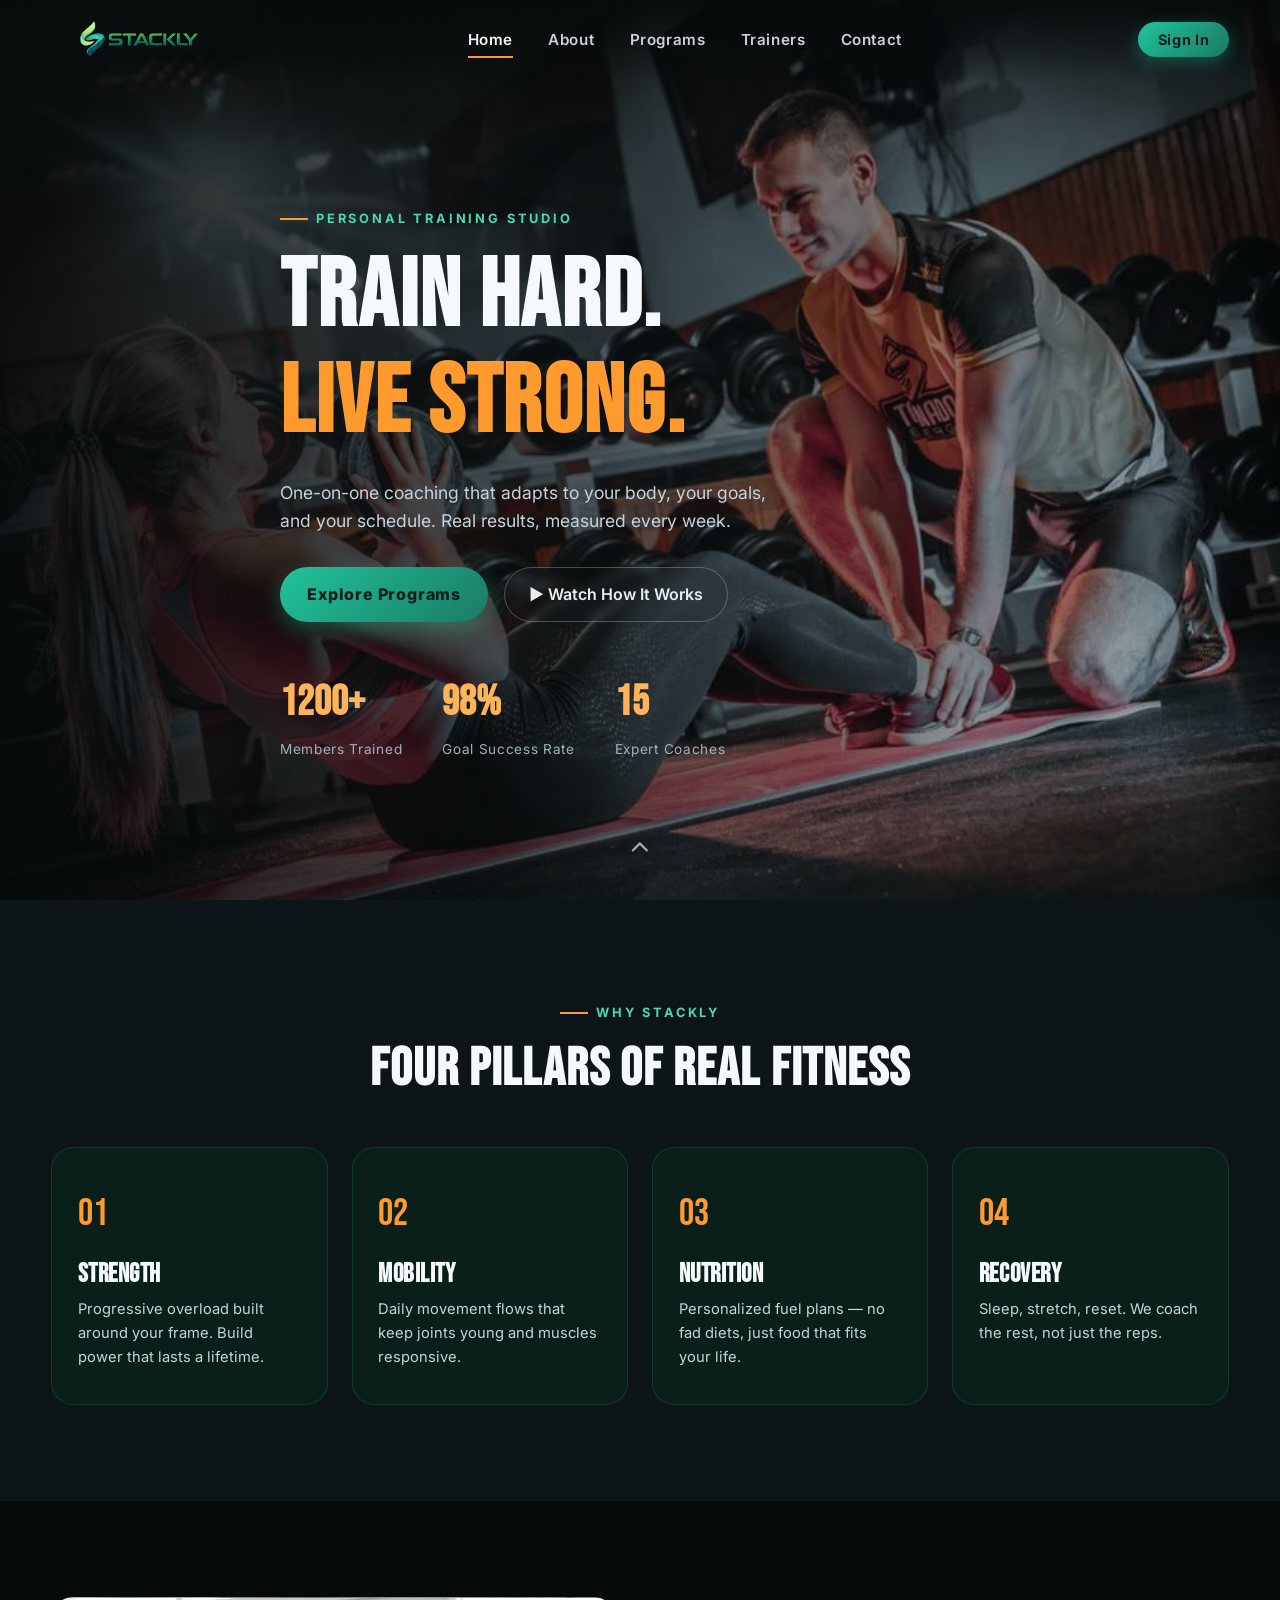
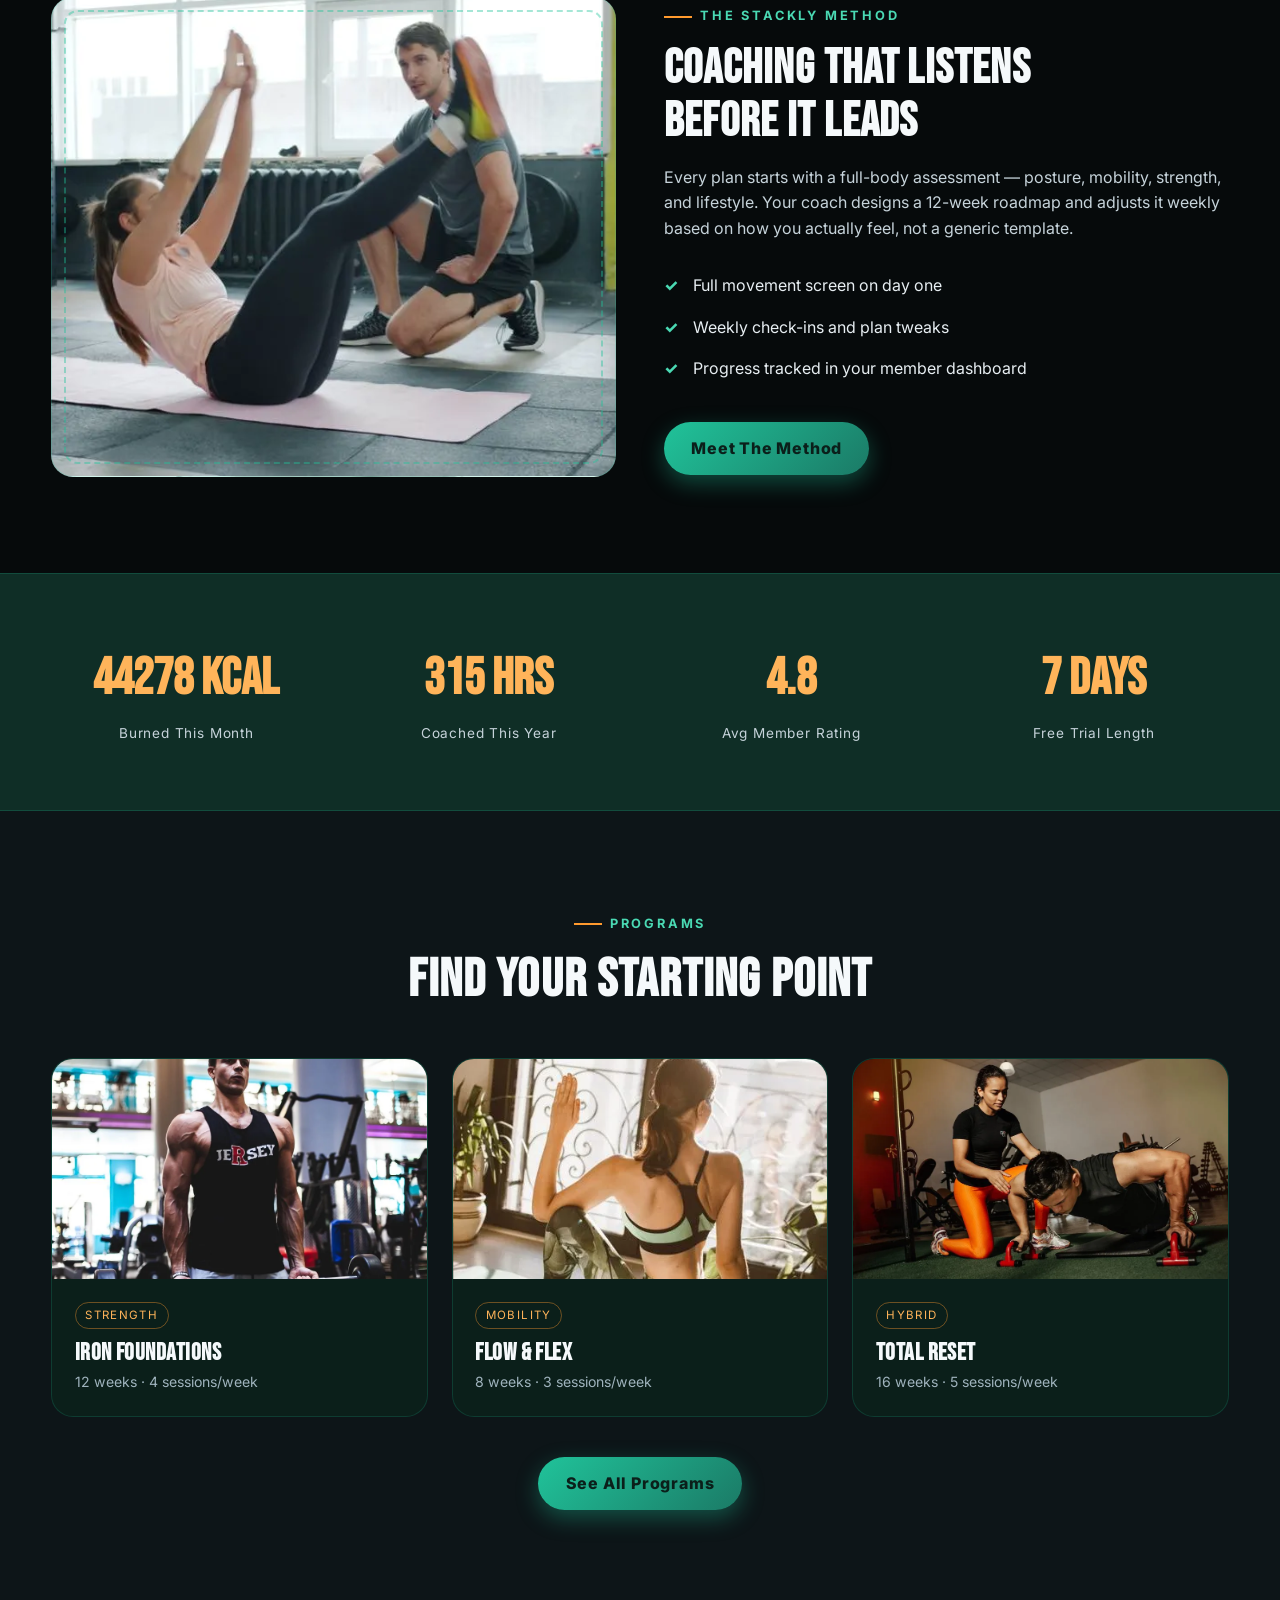
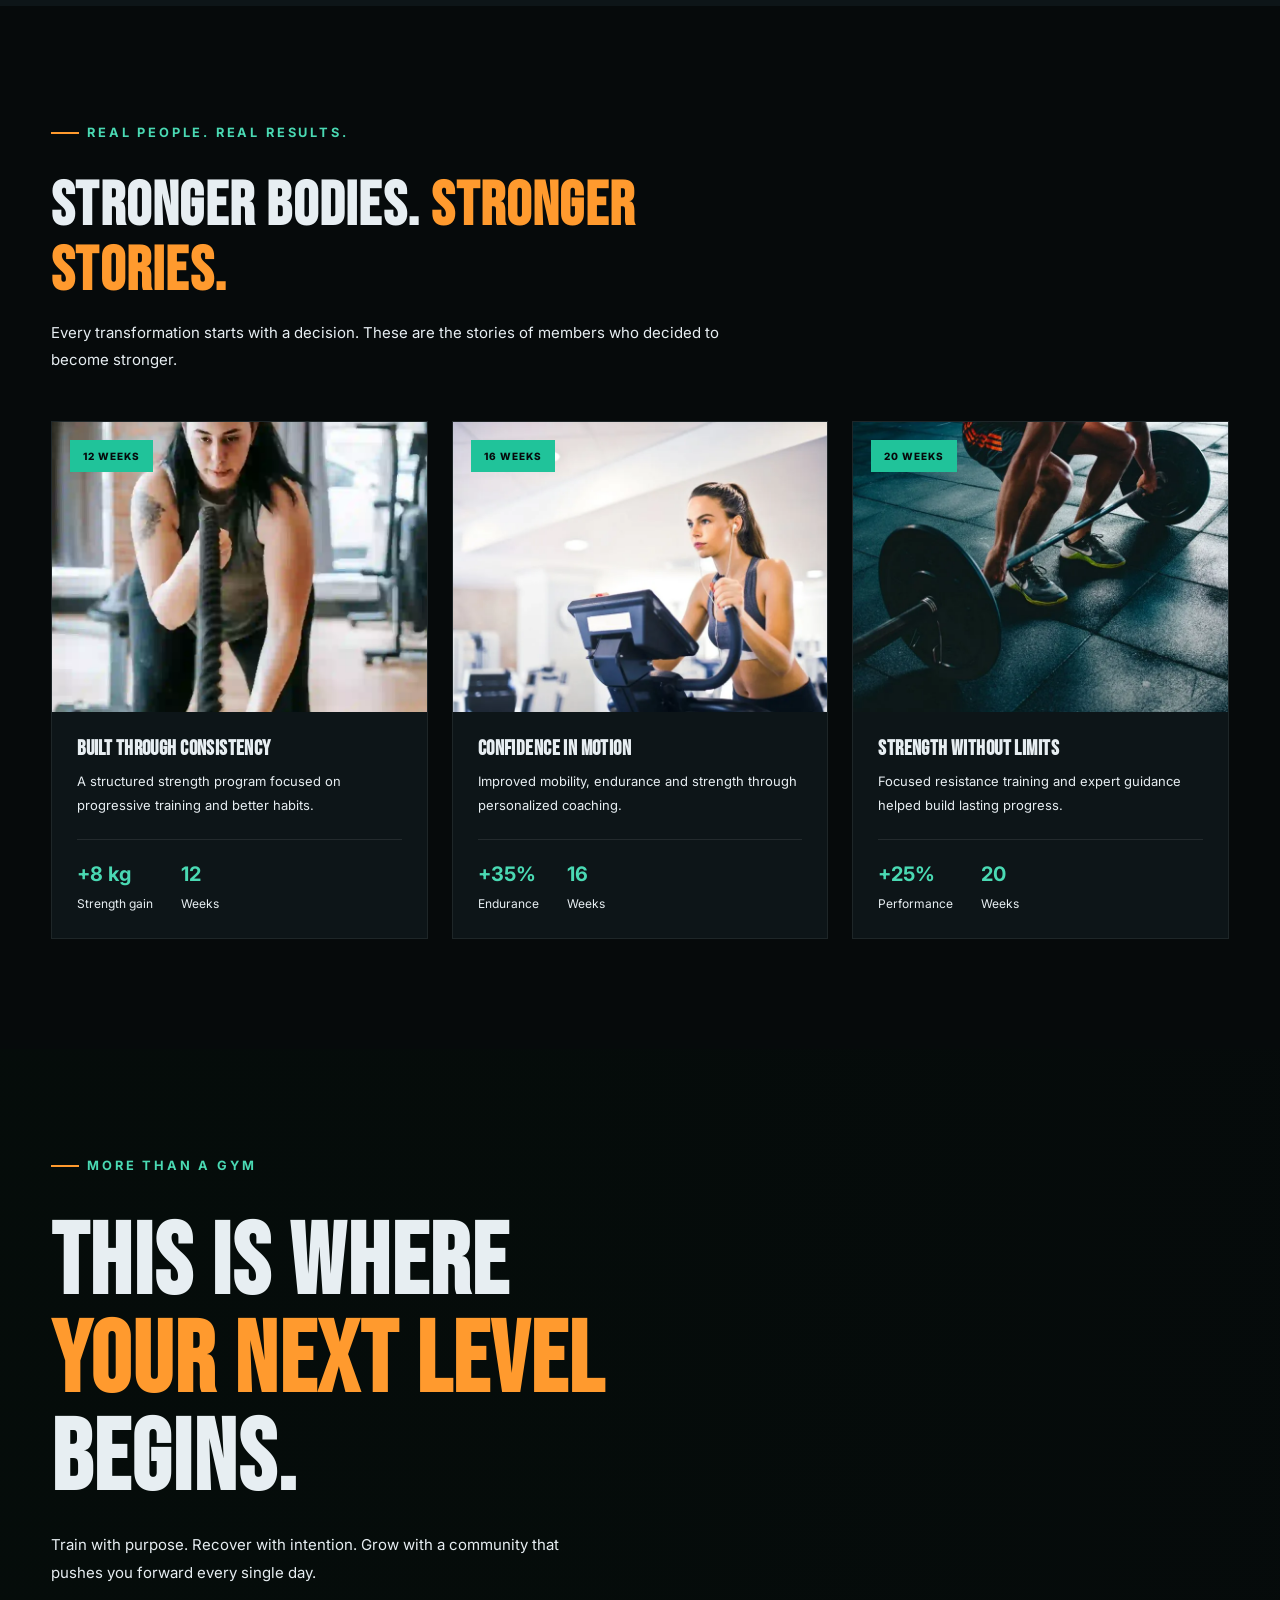
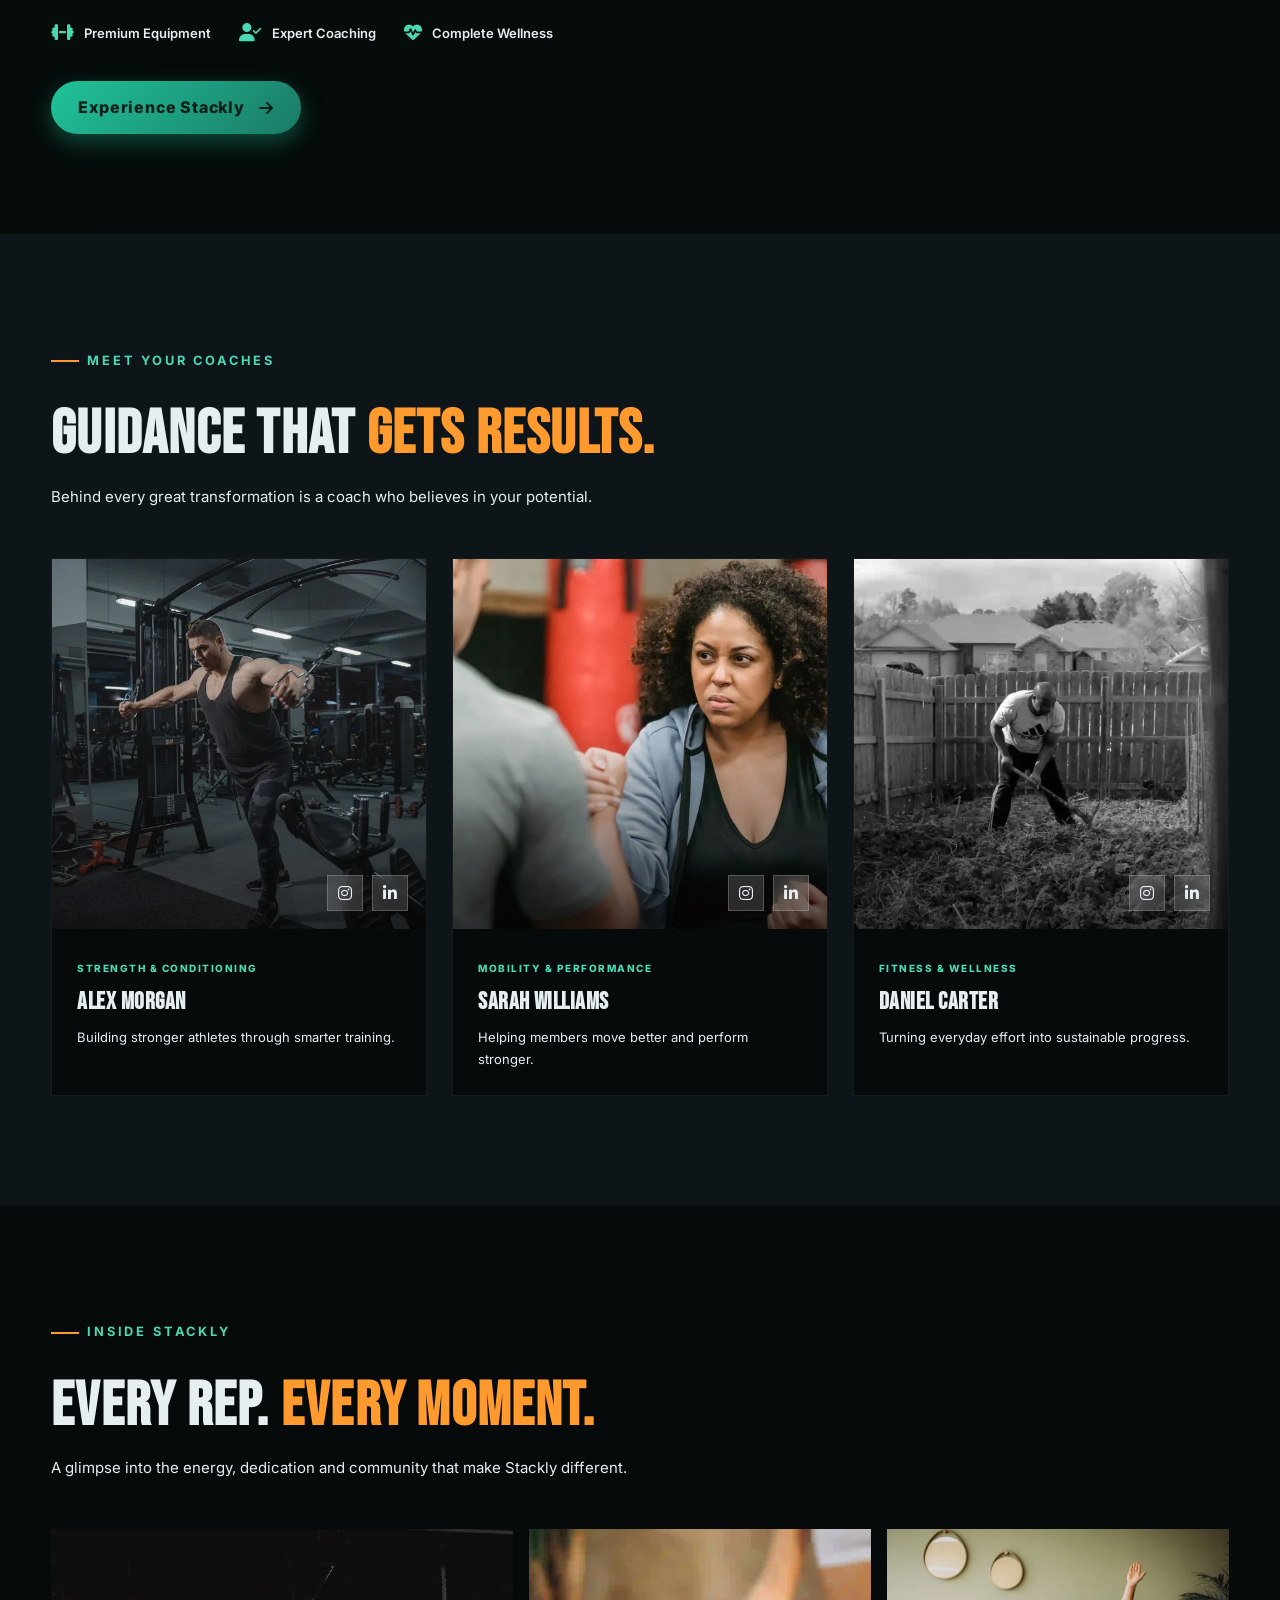
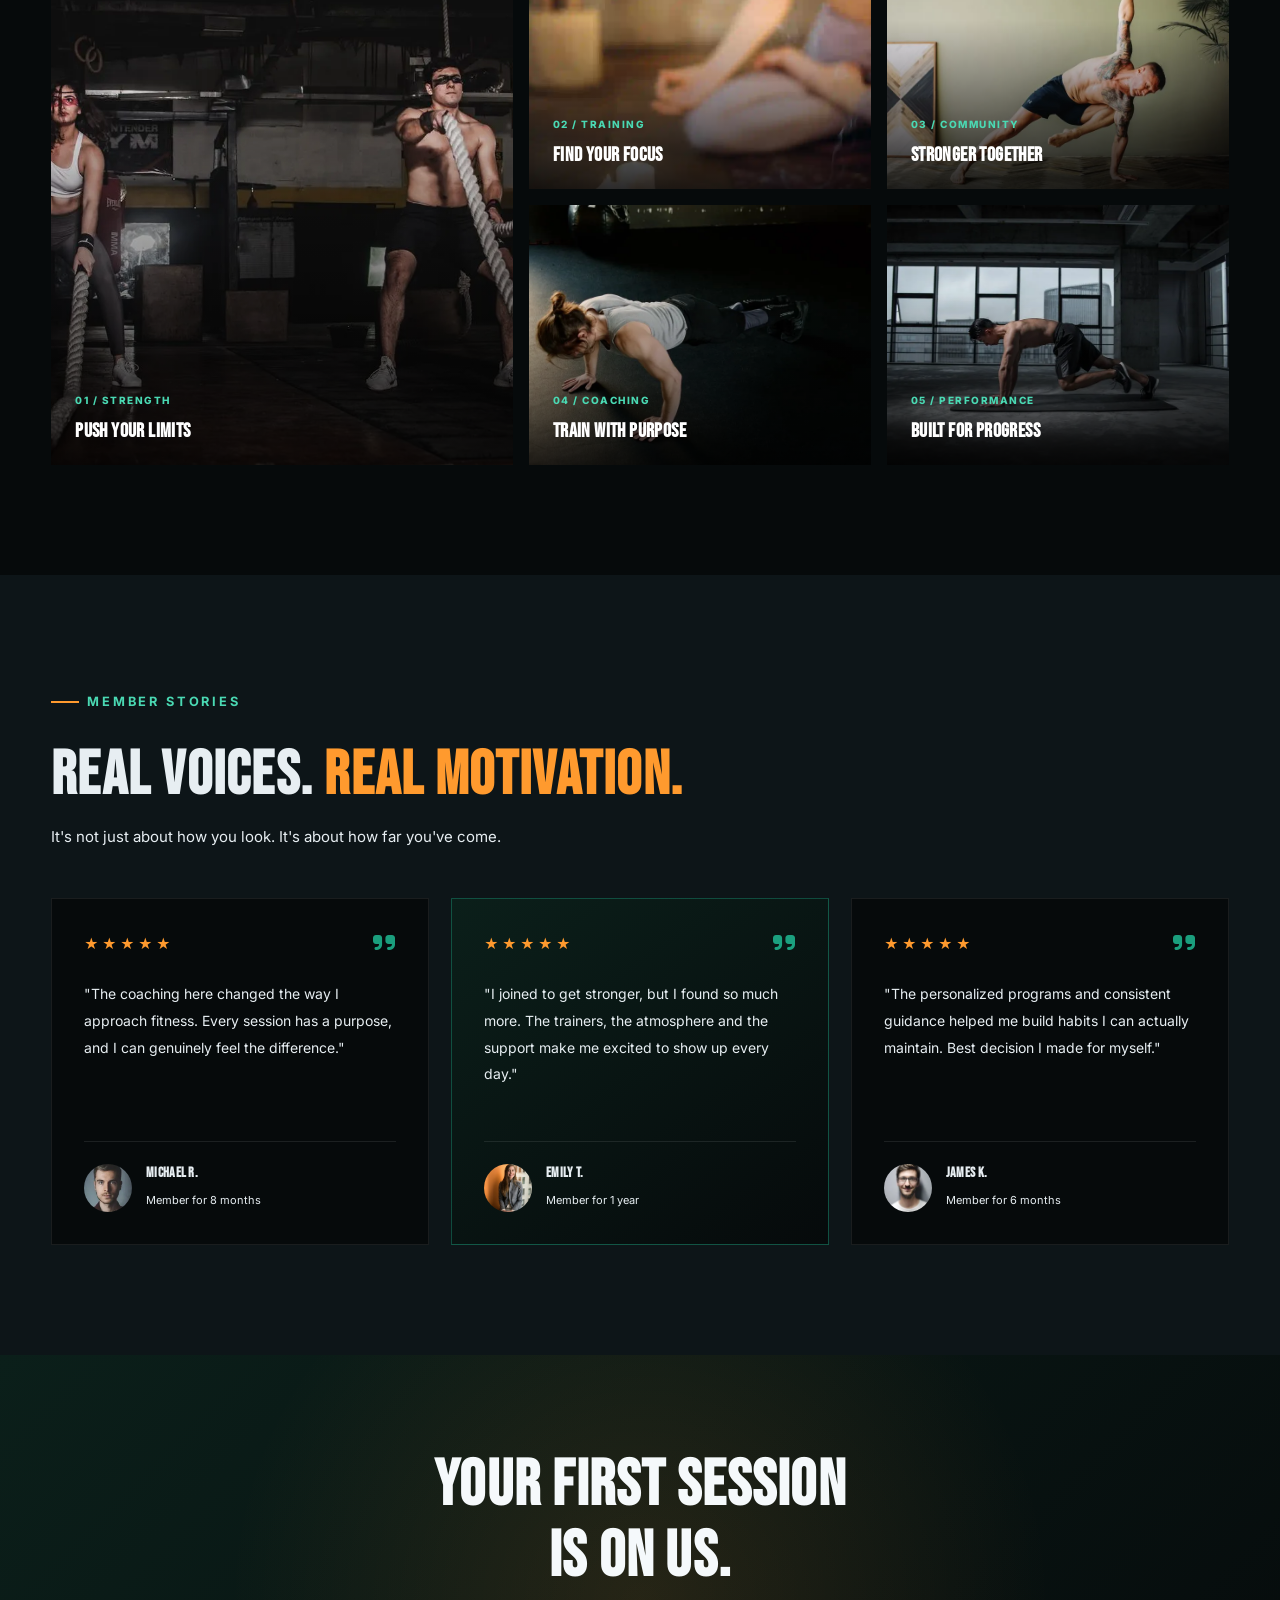
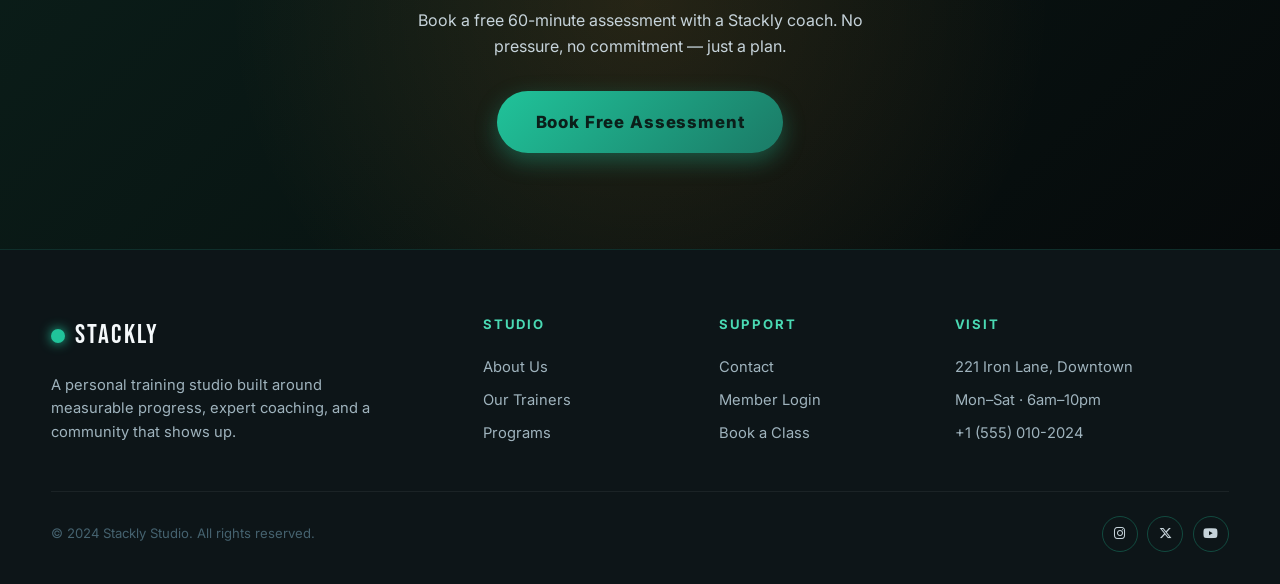
==== index.html @ 85470d0b "first commit" ====
<!DOCTYPE html>
<html lang="en">
<head>
<meta charset="UTF-8" />
<meta name="viewport" content="width=device-width, initial-scale=1.0" />
<title>Stackly — Train Hard. Live Strong.</title>
<link rel="preconnect" href="https://fonts.googleapis.com">
<link href="https://fonts.googleapis.com/css2?family=Bebas+Neue&family=Inter:wght@400;500;600;700;800&display=swap" rel="stylesheet">
<link rel="stylesheet"
  href="https://cdnjs.cloudflare.com/ajax/libs/font-awesome/6.5.2/css/all.min.css">
<link rel="stylesheet" href="css/theme.css" />
<link rel="stylesheet" href="css/home.css" />

</head>
<body>

<!-- HEADER -->
<header class="site-header">
  <div class="container nav">
    <a href="index.html" class="logo">
      <img src="images/logo.webp" alt="Stackly Logo">
    </a>
    <nav class="nav-links">
      <a href="index.html">Home</a>
      <a href="about.html">About</a>
      <a href="programs.html">Programs</a>
      <a href="trainers.html">Trainers</a>
      <a href="contact.html">Contact</a>
    </nav>
    <button class="nav-cta" data-login>Sign In</button>
    <button class="nav-toggle" aria-label="Open menu">
      <span></span><span></span><span></span>
    </button>
  </div>
</header>

<!-- OFF-CANVAS -->
<aside class="offcanvas">
  <div class="oc-links">
    <a href="index.html">Home</a>
    <a href="about.html">About</a>
    <a href="programs.html">Programs</a>
    <a href="trainers.html">Trainers</a>
    <a href="contact.html">Contact</a>
  </div>
  <a href="#" class="oc-login" data-login>Sign In</a>
</aside>
<div class="overlay"></div>

<!-- LOGIN / SIGNUP MODAL -->
<div class="login-modal" id="loginModal" role="dialog" aria-modal="true"
     aria-labelledby="authTitle">

  <div class="login-card">

    <button class="login-close" type="button" aria-label="Close login">
      &times;
    </button>

    <!-- LOGIN VIEW -->
    <div class="auth-view" id="loginView">

      <h3 id="authTitle">Welcome Back<span class="accent">.</span></h3>
      <p class="sub">Choose your account and get back to training.</p>

      <div class="role-selector" aria-label="Choose account type">

        <button type="button" class="role-option active"
                data-role="member" aria-pressed="true">
          <span class="icon">🏋️</span>
          <span class="label">Member</span>
        </button>

        <button type="button" class="role-option"
                data-role="trainer" aria-pressed="false">
          <span class="icon">💪</span>
          <span class="label">Trainer</span>
        </button>

      </div>

      <form id="loginForm" novalidate>

        <div class="field">
          <label for="loginEmail" id="loginEmailLabel">Member Email</label>
          <input type="email" id="loginEmail"
                 placeholder="Enter your email" autocomplete="email" required>
        </div>

        <div class="field">
          <label for="loginPassword">Password</label>

          <div class="password-wrap">
            <input type="password" id="loginPassword"
                   placeholder="Enter your password"
                   autocomplete="current-password" required>

            <button type="button" class="password-toggle"
                    data-toggle-password="loginPassword"
                    aria-label="Show password">
              <i class="fa-regular fa-eye"></i>
            </button>
          </div>
        </div>

        <div class="auth-options">
          <label class="remember-option">
            <input type="checkbox" id="remember">
            <span>Remember me</span>
          </label>
        </div>

        <p class="auth-message" id="loginMessage"
           role="alert" aria-live="polite"></p>

        <button class="login-submit" id="loginSubmit" type="submit">
          <span id="loginButtonText">Member Login</span>
          <i class="fa-solid fa-arrow-right"></i>
        </button>

      </form>

      <p class="login-alt">
        New to Stackly?
        <a href="#" id="showSignup">Create an account</a>
      </p>

    </div>

    <!-- SIGNUP VIEW -->
    <div class="auth-view" id="signupView" hidden>

      <h3>Create Account<span class="accent">.</span></h3>
      <p class="sub">Start building a stronger version of yourself.</p>

      <form id="signupForm" novalidate>

        <div class="field">
          <label for="signupName">Full Name</label>
          <input type="text" id="signupName"
                 placeholder="Enter your full name"
                 autocomplete="name" required>
        </div>

        <div class="field">
          <label for="signupEmail">Email Address</label>
          <input type="email" id="signupEmail"
                 placeholder="you@example.com"
                 autocomplete="email" required>
        </div>

        <div class="field">
          <label for="signupPassword">Password</label>

          <div class="password-wrap">
            <input type="password" id="signupPassword"
                   placeholder="Create a strong password"
                   autocomplete="new-password" required>

            <button type="button" class="password-toggle"
                    data-toggle-password="signupPassword"
                    aria-label="Show password">
              <i class="fa-regular fa-eye"></i>
            </button>
          </div>
        </div>

        <div class="field">
          <label for="confirmPassword">Confirm Password</label>

          <div class="password-wrap">
            <input type="password" id="confirmPassword"
                   placeholder="Confirm your password"
                   autocomplete="new-password" required>

            <button type="button" class="password-toggle"
                    data-toggle-password="confirmPassword"
                    aria-label="Show password">
              <i class="fa-regular fa-eye"></i>
            </button>
          </div>
        </div>

        <label class="terms-option">
          <input type="checkbox" id="signupTerms">
          <span>
            I agree to the <a href="terms.html">Terms</a> and
            <a href="privacy.html">Privacy Policy</a>.
          </span>
        </label>

        <p class="auth-message" id="signupMessage"
           role="alert" aria-live="polite"></p>

        <button class="login-submit" id="signupSubmit" type="submit">
          <span>Create Account</span>
          <i class="fa-solid fa-arrow-right"></i>
        </button>

      </form>

      <p class="login-alt">
        Already have an account?
        <a href="#" id="showLogin">Back to Login</a>
      </p>

    </div>

  </div>
</div>

<main>
  <!-- 1. HERO -->
  <section class="hero" id="hero">
    <div class="hero-bg" style="background-image:url('images/img1.webp')"></div>
    <div class="hero-overlay"></div>
    <div class="container hero-content">
      <span class="eyebrow reveal">Personal Training Studio</span>
      <h1 class="reveal d1">Train Hard.<br><span class="accent">Live Strong.</span></h1>
      <p class="reveal d2">One-on-one coaching that adapts to your body, your goals, and your schedule. Real results, measured every week.</p>
      <div class="hero-actions reveal d3">
        <a href="error.html" class="btn-primary">Explore Programs</a>
        <a href="error.html" class="btn-ghost">&#9654; Watch How It Works</a>
      </div>
      <div class="hero-stats reveal d4">
        <div><strong data-count="1200" data-suffix="+">0</strong><span>Members Trained</span></div>
        <div><strong data-count="98" data-suffix="%">0</strong><span>Goal Success Rate</span></div>
        <div><strong data-count="15">0</strong><span>Expert Coaches</span></div>
      </div>
    </div>
    <a href="#pillars" class="scroll-cue" aria-label="Scroll down">&#8963;</a>
  </section>

  <!-- 2. PILLARS -->
  <section class="pillars" id="pillars">
    <div class="container">
      <div class="section-head reveal">
        <span class="eyebrow">Why Stackly</span>
        <h2>Four Pillars of Real Fitness</h2>
      </div>
      <div class="pillar-grid">
        <article class="pillar-card reveal">
          <div class="p-icon">01</div>
          <h3>Strength</h3>
          <p>Progressive overload built around your frame. Build power that lasts a lifetime.</p>
        </article>
        <article class="pillar-card reveal d1">
          <div class="p-icon">02</div>
          <h3>Mobility</h3>
          <p>Daily movement flows that keep joints young and muscles responsive.</p>
        </article>
        <article class="pillar-card reveal d2">
          <div class="p-icon">03</div>
          <h3>Nutrition</h3>
          <p>Personalized fuel plans — no fad diets, just food that fits your life.</p>
        </article>
        <article class="pillar-card reveal d3">
          <div class="p-icon">04</div>
          <h3>Recovery</h3>
          <p>Sleep, stretch, reset. We coach the rest, not just the reps.</p>
        </article>
      </div>
    </div>
  </section>

  <!-- 3. SPLIT FEATURE -->
  <section class="split" id="split">
    <div class="container split-grid">
      <div class="split-img reveal" style="background-image:url('images/img2.webp')"></div>
      <div class="split-text reveal d1">
        <span class="eyebrow">The Stackly Method</span>
        <h2>Coaching That Listens<br>Before It Leads</h2>
        <p>Every plan starts with a full-body assessment — posture, mobility, strength, and lifestyle. Your coach designs a 12-week roadmap and adjusts it weekly based on how you actually feel, not a generic template.</p>
        <ul class="check-list">
          <li>Full movement screen on day one</li>
          <li>Weekly check-ins and plan tweaks</li>
          <li>Progress tracked in your member dashboard</li>
        </ul>
        <a href="error.html" class="btn-primary">Meet The Method</a>
      </div>
    </div>
  </section>

  <!-- 4. STATS BAND -->
  <section class="stats-band">
    <div class="container stats-row">
      <div class="stat reveal"><strong data-count="45000" data-suffix=" kcal">0</strong><span>Burned This Month</span></div>
      <div class="stat reveal d1"><strong data-count="320" data-suffix=" hrs">0</strong><span>Coached This Year</span></div>
      <div class="stat reveal d2"><strong data-count="4.9">0</strong><span>Avg Member Rating</span></div>
      <div class="stat reveal d3"><strong data-count="7" data-suffix=" days">0</strong><span>Free Trial Length</span></div>
    </div>
  </section>

  <!-- 5. PROGRAM PREVIEW -->
  <section class="preview" id="preview">
    <div class="container">
      <div class="section-head reveal">
        <span class="eyebrow">Programs</span>
        <h2>Find Your Starting Point</h2>
      </div>
      <div class="preview-grid">
        <article class="preview-card reveal">
          <div class="pc-img" style="background-image:url('images/img3.webp')"></div>
          <div class="pc-body"><span class="tag">Strength</span><h3>Iron Foundations</h3><p>12 weeks · 4 sessions/week</p></div>
        </article>
        <article class="preview-card reveal d1">
          <div class="pc-img" style="background-image:url('images/img4.webp')"></div>
          <div class="pc-body"><span class="tag">Mobility</span><h3>Flow &amp; Flex</h3><p>8 weeks · 3 sessions/week</p></div>
        </article>
        <article class="preview-card reveal d2">
          <div class="pc-img" style="background-image:url('images/img5.webp')"></div>
          <div class="pc-body"><span class="tag">Hybrid</span><h3>Total Reset</h3><p>16 weeks · 5 sessions/week</p></div>
        </article>
      </div>
      <div class="reveal d3" style="text-align:center;margin-top:2.5rem">
        <a href="error.html" class="btn-primary">See All Programs</a>
      </div>
    </div>
  </section>

<!-- Real Transformations -->
<section class="transformations">
  <div class="container">

    <div class="section-heading reveal">
      <span class="eyebrow">REAL PEOPLE. REAL RESULTS.</span>
      <h2>Stronger Bodies. <span class="accent">Stronger Stories.</span></h2>
      <p>Every transformation starts with a decision. These are the stories of members who decided to become stronger.</p>
    </div>

    <div class="transform-grid">

      <div class="transform-card reveal">
        <div class="transform-img">
          <img src="images/img6.webp" alt="Fitness transformation">
          <span class="transform-tag">12 WEEKS</span>
        </div>
        <div class="transform-content">
          <h3>Built Through Consistency</h3>
          <p>A structured strength program focused on progressive training and better habits.</p>
          <div class="transform-meta">
            <span><strong>+8 kg</strong> Strength gain</span>
            <span><strong>12</strong> Weeks</span>
          </div>
        </div>
      </div>

      <div class="transform-card reveal d1">
        <div class="transform-img">
          <img src="images/img7.webp" alt="Woman training">
          <span class="transform-tag">16 WEEKS</span>
        </div>
        <div class="transform-content">
          <h3>Confidence in Motion</h3>
          <p>Improved mobility, endurance and strength through personalized coaching.</p>
          <div class="transform-meta">
            <span><strong>+35%</strong> Endurance</span>
            <span><strong>16</strong> Weeks</span>
          </div>
        </div>
      </div>

      <div class="transform-card reveal d2">
        <div class="transform-img">
          <img src="images/img8.webp" alt="Man lifting weights">
          <span class="transform-tag">20 WEEKS</span>
        </div>
        <div class="transform-content">
          <h3>Strength Without Limits</h3>
          <p>Focused resistance training and expert guidance helped build lasting progress.</p>
          <div class="transform-meta">
            <span><strong>+25%</strong> Performance</span>
            <span><strong>20</strong> Weeks</span>
          </div>
        </div>
      </div>

    </div>
  </div>
</section>


<!-- Stackly Experience -->
<section class="experience">
  <div class="experience-bg"></div>
  <div class="experience-overlay"></div>

  <div class="container experience-content reveal">
    <span class="eyebrow">MORE THAN A GYM</span>
    <h2>THIS IS WHERE<br><span class="accent">YOUR NEXT LEVEL</span><br>BEGINS.</h2>
    <p>Train with purpose. Recover with intention. Grow with a community that pushes you forward every single day.</p>

    <div class="experience-features">
      <div>
        <i class="fa-solid fa-dumbbell"></i>
        <span>Premium Equipment</span>
      </div>
      <div>
        <i class="fa-solid fa-user-check"></i>
        <span>Expert Coaching</span>
      </div>
      <div>
        <i class="fa-solid fa-heart-pulse"></i>
        <span>Complete Wellness</span>
      </div>
    </div>

    <a href="error.html" class="btn-primary">Experience Stackly <i class="fa-solid fa-arrow-right"></i></a>
  </div>
</section>


<!-- Expert Coaching Team -->
<section class="coaches">
  <div class="container">

    <div class="section-heading reveal">
      <span class="eyebrow">MEET YOUR COACHES</span>
      <h2>Guidance That <span class="accent">Gets Results.</span></h2>
      <p>Behind every great transformation is a coach who believes in your potential.</p>
    </div>

    <div class="coach-grid">

      <div class="coach-card reveal">
        <div class="coach-img">
          <img src="images/img9.webp" alt="Strength coach">
          <div class="coach-social">
            <a href="error.html" aria-label="Instagram"><i class="fa-brands fa-instagram"></i></a>
            <a href="error.html" aria-label="LinkedIn"><i class="fa-brands fa-linkedin-in"></i></a>
          </div>
        </div>
        <div class="coach-info">
          <span>STRENGTH & CONDITIONING</span>
          <h3>Alex Morgan</h3>
          <p>Building stronger athletes through smarter training.</p>
        </div>
      </div>

      <div class="coach-card reveal d1">
        <div class="coach-img">
          <img src="images/img10.webp" alt="Fitness coach">
          <div class="coach-social">
            <a href="error.html" aria-label="Instagram"><i class="fa-brands fa-instagram"></i></a>
            <a href="error.html" aria-label="LinkedIn"><i class="fa-brands fa-linkedin-in"></i></a>
          </div>
        </div>
        <div class="coach-info">
          <span>MOBILITY & PERFORMANCE</span>
          <h3>Sarah Williams</h3>
          <p>Helping members move better and perform stronger.</p>
        </div>
      </div>

      <div class="coach-card reveal d2">
        <div class="coach-img">
          <img src="images/img11.webp" alt="Personal trainer">
          <div class="coach-social">
            <a href="error.html" aria-label="Instagram"><i class="fa-brands fa-instagram"></i></a>
            <a href="error.html" aria-label="LinkedIn"><i class="fa-brands fa-linkedin-in"></i></a>
          </div>
        </div>
        <div class="coach-info">
          <span>FITNESS & WELLNESS</span>
          <h3>Daniel Carter</h3>
          <p>Turning everyday effort into sustainable progress.</p>
        </div>
      </div>

    </div>
  </div>
</section>


<!-- Training Gallery -->
<section class="training-gallery">
  <div class="container">

    <div class="section-heading reveal">
      <span class="eyebrow">INSIDE Stackly</span>
      <h2>Every Rep. <span class="accent">Every Moment.</span></h2>
      <p>A glimpse into the energy, dedication and community that make Stackly different.</p>
    </div>

    <div class="gallery-grid">
      <div class="gallery-item gallery-large reveal">
        <img src="images/img12.webp" alt="Gym workout">
        <div class="gallery-caption">
          <span>01 / STRENGTH</span>
          <h3>Push Your Limits</h3>
        </div>
      </div>

      <div class="gallery-item reveal d1">
        <img src="images/img13.webp" alt="Fitness training">
        <div class="gallery-caption">
          <span>02 / TRAINING</span>
          <h3>Find Your Focus</h3>
        </div>
      </div>

      <div class="gallery-item reveal d2">
        <img src="images/img14.webp" alt="Fitness class">
        <div class="gallery-caption">
          <span>03 / COMMUNITY</span>
          <h3>Stronger Together</h3>
        </div>
      </div>

      <div class="gallery-item reveal d1">
        <img src="images/img15.webp" alt="Personal training">
        <div class="gallery-caption">
          <span>04 / COACHING</span>
          <h3>Train With Purpose</h3>
        </div>
      </div>

      <div class="gallery-item reveal d2">
        <img src="images/img16.webp" alt="Gym equipment">
        <div class="gallery-caption">
          <span>05 / PERFORMANCE</span>
          <h3>Built For Progress</h3>
        </div>
      </div>
    </div>

  </div>
</section>


<!-- Member Stories -->
<section class="member-stories">
  <div class="container">

    <div class="section-heading reveal">
      <span class="eyebrow">MEMBER STORIES</span>
      <h2>Real Voices. <span class="accent">Real Motivation.</span></h2>
      <p>It's not just about how you look. It's about how far you've come.</p>
    </div>

    <div class="story-grid">

      <div class="story-card reveal">
        <div class="story-top">
          <div class="story-stars">★★★★★</div>
          <i class="fa-solid fa-quote-right"></i>
        </div>
        <p class="story-quote">"The coaching here changed the way I approach fitness. Every session has a purpose, and I can genuinely feel the difference."</p>
        <div class="story-user">
          <img src="images/trainer1.webp" alt="Member portrait">
          <div>
            <h4>Michael R.</h4>
            <span>Member for 8 months</span>
          </div>
        </div>
      </div>

      <div class="story-card story-featured reveal d1">
        <div class="story-top">
          <div class="story-stars">★★★★★</div>
          <i class="fa-solid fa-quote-right"></i>
        </div>
        <p class="story-quote">"I joined to get stronger, but I found so much more. The trainers, the atmosphere and the support make me excited to show up every day."</p>
        <div class="story-user">
          <img src="images/person1.webp" alt="Member portrait">
          <div>
            <h4>Emily T.</h4>
            <span>Member for 1 year</span>
          </div>
        </div>
      </div>

      <div class="story-card reveal d2">
        <div class="story-top">
          <div class="story-stars">★★★★★</div>
          <i class="fa-solid fa-quote-right"></i>
        </div>
        <p class="story-quote">"The personalized programs and consistent guidance helped me build habits I can actually maintain. Best decision I made for myself."</p>
        <div class="story-user">
          <img src="images/member2.webp" alt="Member portrait">
          <div>
            <h4>James K.</h4>
            <span>Member for 6 months</span>
          </div>
        </div>
      </div>

    </div>
  </div>
</section>

  <!-- 6. CTA -->
  <section class="cta-final">
    <div class="container cta-inner reveal">
      <h2>Your First Session<br>Is On Us.</h2>
      <p>Book a free 60-minute assessment with a Stackly coach. No pressure, no commitment — just a plan.</p>
      <a href="error.html" class="btn-primary big">Book Free Assessment</a>
    </div>
  </section>
</main>

<!-- FOOTER -->
<footer class="site-footer">
  <div class="container">
    <div class="footer-grid">
      <div class="footer-brand">
        <a href="index.html" class="logo"><span class="pulse-dot"></span>Stackly</a>
        <p>A personal training studio built around measurable progress, expert coaching, and a community that shows up.</p>
      </div>
      <div class="footer-col">
        <h5>Studio</h5>
        <a href="about.html">About Us</a>
        <a href="trainers.html">Our Trainers</a>
        <a href="programs.html">Programs</a>
      </div>
      <div class="footer-col">
        <h5>Support</h5>
        <a href="contact.html">Contact</a>
        <a href="#" data-login>Member Login</a>
        <a href="contact.html">Book a Class</a>
      </div>
      <div class="footer-col">
        <h5>Visit</h5>
        <li>221 Iron Lane, Downtown</li>
        <li>Mon–Sat · 6am–10pm</li>
        <li>+1 (555) 010-2024</li>
      </div>
    </div>
    <div class="footer-bottom">
      <span>&copy; 2024 Stackly Studio. All rights reserved.</span>
<div class="socials">
  <a href="#" aria-label="Instagram">
    <i class="fa-brands fa-instagram"></i>
  </a>

  <a href="#" aria-label="X">
    <i class="fa-brands fa-x-twitter"></i>
  </a>

  <a href="#" aria-label="YouTube">
    <i class="fa-brands fa-youtube"></i>
  </a>
</div>
    </div>
  </div>
</footer>

<script src="js/theme.js"></script>
<script src="js/home.js"></script>
<script src="js/auth.js"></script>
</body>
</html>
---- css/theme.css ----
/* ===== PULSEFIT — SHARED THEME =====
   Color theme used across ALL pages. Section backgrounds vary
   but the brand palette stays consistent. */

:root {
  /* Primary brand ramp */
  --primary-900: #0b1f1a;
  --primary-800: #0f2e26;
  --primary-700: #145044;
  --primary-600: #1b7a66;
  --primary-500: #20c39a;
  --primary-400: #4ad9b3;
  --primary-300: #8feed8;

  /* Accent (amber/energy) */
  --accent-700: #b3590a;
  --accent-600: #e07b12;
  --accent-500: #ff9a2e;
  --accent-400: #ffb45a;
  --accent-300: #ffd08a;

  /* Secondary (deep blue) */
  --secondary-800: #0c1b2e;
  --secondary-600: #163050;
  --secondary-400: #2e5b94;

  /* Neutrals */
  --ink-950: #060a0b;
  --ink-900: #0d1518;
  --ink-800: #16232a;
  --ink-700: #1f323b;
  --ink-600: #2c4550;
  --ink-500: #45626f;
  --ink-300: #9fb3bd;
  --ink-200: #c6d3da;
  --ink-100: #e7eef2;
  --ink-50:  #f5f9fb;

  /* Status */
  --success: #2eb872;
  --warning: #f5b544;
  --error: #e5484d;

  --radius-sm: 8px;
  --radius-md: 14px;
  --radius-lg: 22px;
  --radius-pill: 999px;

  --shadow-soft: 0 6px 20px rgba(0,0,0,0.18);
  --shadow-hard: 0 18px 48px rgba(0,0,0,0.42);
  --shadow-glow: 0 0 0 1px rgba(32,195,154,0.4), 0 10px 30px rgba(32,195,154,0.25);

  --font-display: "Bebas Neue", "Oswald", Impact, sans-serif;
  --font-body: "Inter", "Segoe UI", system-ui, sans-serif;

  --ease-spring: cubic-bezier(0.34, 1.56, 0.64, 1);
  --ease-out: cubic-bezier(0.16, 1, 0.3, 1);
}

/* Reset */
*, *::before, *::after { box-sizing: border-box; margin: 0; padding: 0; }

html { scroll-behavior: smooth; font-size: 16px; }

body {
  font-family: var(--font-body);
  background: var(--ink-950);
  color: var(--ink-100);
  line-height: 1.6;
  overflow-x: hidden;
}

img { max-width: 100%; display: block; }
a { color: inherit; text-decoration: none; }
ul { list-style: none; }
button { font-family: inherit; cursor: pointer; border: none; background: none; }

h1, h2, h3, h4 {
  font-family: var(--font-display);
  font-weight: 700;
  line-height: 1.1;
  letter-spacing: 0.02em;
}

/* ===================== logo ========================= */

.logo {
  display: flex;
  align-items: center;
}

.logo img {
  width: 180px;
  height: auto;
  object-fit: contain;
  display: block;
}

.container { width: min(1200px, 92%); margin-inline: auto; }

.eyebrow {
  display: inline-flex;
  align-items: center;
  gap: 0.5rem;
  font-family: var(--font-body);
  font-size: 0.8rem;
  font-weight: 700;
  letter-spacing: 0.22em;
  text-transform: uppercase;
  color: var(--primary-400);
  margin-bottom: 1rem;
}
.eyebrow::before {
  content: "";
  width: 28px;
  height: 2px;
  background: var(--accent-500);
  display: inline-block;
}

/* ===== HEADER / NAV (shared) ===== */
.site-header {
  position: fixed;
  top: 0; left: 0; right: 0;
  z-index: 100;
  padding: 1.1rem 0;
  background: linear-gradient(180deg, rgba(6,10,11,0.85), rgba(6,10,11,0));
  transition: background 0.4s var(--ease-out), padding 0.4s var(--ease-out);
}
.site-header.scrolled {
  background: rgba(6,10,11,0.92);
  backdrop-filter: blur(14px);
  padding: 0.7rem 0;
  border-bottom: 1px solid rgba(32,195,154,0.18);
}
.nav { display: flex; align-items: center; justify-content: space-between; }
.logo {
  display: flex;
  align-items: center;
  gap: 0.6rem;
  font-family: var(--font-display);
  font-size: 1.7rem;
  letter-spacing: 0.08em;
  color: var(--ink-50);
}
.logo .pulse-dot {
  width: 14px; height: 14px;
  border-radius: 50%;
  background: var(--primary-500);
  position: relative;
  box-shadow: 0 0 12px var(--primary-500);
  animation: heartbeat 1.4s infinite;
}
@keyframes heartbeat {
  0%, 100% { transform: scale(1); }
  20% { transform: scale(1.35); }
  40% { transform: scale(0.9); }
  60% { transform: scale(1.2); }
}
.logo span { color: var(--primary-400); }

.nav-links {
  display: flex;
  gap: 2.2rem;
  align-items: center;
}
.nav-links a {
  position: relative;
  font-size: 0.95rem;
  font-weight: 600;
  letter-spacing: 0.04em;
  color: var(--ink-200);
  transition: color 0.3s;
}
.nav-links a::after {
  content: "";
  position: absolute;
  left: 0; bottom: -6px;
  width: 0; height: 2px;
  background: var(--accent-500);
  transition: width 0.35s var(--ease-out);
}
.nav-links a:hover, .nav-links a.active { color: var(--ink-50); }
.nav-links a:hover::after, .nav-links a.active::after { width: 100%; }

.nav-cta {
  display: inline-flex;
  align-items: center;
  gap: 0.5rem;
  padding: 0.55rem 1.2rem;
  border-radius: var(--radius-pill);
  background: linear-gradient(135deg, var(--primary-500), var(--primary-600));
  color: var(--primary-900);
  font-weight: 700;
  font-size: 0.9rem;
  letter-spacing: 0.05em;
  box-shadow: 0 6px 18px rgba(32,195,154,0.35);
  transition: transform 0.3s var(--ease-spring), box-shadow 0.3s;
}
.nav-cta:hover { transform: translateY(-2px) scale(1.04); box-shadow: 0 10px 26px rgba(32,195,154,0.5); }

/* ===== TOGGLE (hamburger) ===== */
.nav-toggle {
  display: none;
  flex-direction: column;
  gap: 5px;
  z-index: 110;
}
.nav-toggle span {
  width: 28px; height: 3px;
  background: var(--ink-50);
  border-radius: 3px;
  transition: transform 0.4s var(--ease-out), opacity 0.3s;
}
.nav-toggle.open span:nth-child(1) { transform: translateY(8px) rotate(45deg); }
.nav-toggle.open span:nth-child(2) { opacity: 0; }
.nav-toggle.open span:nth-child(3) { transform: translateY(-8px) rotate(-45deg); }

/* ===== OFF-CANVAS MENU ===== */
/* Full height, ~half width on mobile. Contains a login button. */
.offcanvas {
  position: fixed;
  top: 0; right: 0;
  width: min(50%, 360px);
  height: 100vh;
  background: linear-gradient(180deg, var(--primary-900), var(--ink-950));
  border-left: 1px solid rgba(32,195,154,0.25);
  transform: translateX(100%);
  transition: transform 0.45s var(--ease-out);
  z-index: 105;
  display: flex;
  flex-direction: column;
  padding: 5rem 2rem 2rem;
  box-shadow: var(--shadow-hard);
}
.offcanvas.open { transform: translateX(0); }
.offcanvas .oc-links { display: flex; flex-direction: column; gap: 1.4rem; margin-bottom: auto; }
.offcanvas .oc-links a {
  font-family: var(--font-display);
  font-size: 1.5rem;
  letter-spacing: 0.06em;
  color: var(--ink-200);
  transition: color 0.3s, padding-left 0.3s;
}
.offcanvas .oc-links a:hover { color: var(--accent-400); padding-left: 0.6rem; }
.offcanvas .oc-login {
  padding: 0.8rem 1.4rem;
  border-radius: var(--radius-pill);
  background: linear-gradient(135deg, var(--accent-500), var(--accent-600));
  color: var(--primary-900);
  font-weight: 700;
  text-align: center;
  letter-spacing: 0.05em;
  box-shadow: 0 8px 22px rgba(255,154,46,0.4);
  transition: transform 0.3s var(--ease-spring);
}
.offcanvas .oc-login:hover { transform: scale(1.05); }
.overlay {
  position: fixed;
  inset: 0;
  background: rgba(0,0,0,0.6);
  opacity: 0;
  visibility: hidden;
  transition: opacity 0.4s, visibility 0.4s;
  z-index: 104;
  backdrop-filter: blur(2px);
}
.overlay.open { opacity: 1; visibility: visible; }

/* ===== LOGIN MODAL (shared, triggered from nav) ===== */
.login-modal {
  position: fixed;
  inset: 0;
  z-index: 120;
  display: none;
  align-items: center;
  justify-content: center;
  background: rgba(4,8,9,0.78);
  backdrop-filter: blur(10px);
  padding: 1rem;
}
.login-modal.open { display: flex; animation: fadeIn 0.4s var(--ease-out); }
@keyframes fadeIn { from { opacity: 0; } to { opacity: 1; } }

.login-card {
  position: relative;
  width: min(440px, 100%);
  background: linear-gradient(160deg, var(--ink-800), var(--primary-900));
  border: 1px solid rgba(32,195,154,0.3);
  border-radius: var(--radius-lg);
  padding: 2.5rem 2rem;
  box-shadow: var(--shadow-hard);
  animation: popIn 0.45s var(--ease-spring);
}
@keyframes popIn {
  from { transform: scale(0.85) translateY(20px); opacity: 0; }
  to { transform: scale(1) translateY(0); opacity: 1; }
}
.login-close {
  position: absolute;
  top: 0.9rem; right: 0.9rem;
  width: 38px; height: 38px;
  border-radius: 50%;
  background: rgba(229,72,77,0.15);
  color: var(--error);
  display: flex;
  align-items: center;
  justify-content: center;
  font-size: 1.3rem;
  font-weight: 700;
  transition: transform 0.3s var(--ease-spring), background 0.3s;
}
.login-close:hover { transform: rotate(90deg); background: rgba(229,72,77,0.3); }

.login-card h3 {
  font-size: 2.2rem;
  color: var(--ink-50);
  margin-bottom: 0.3rem;
}
.login-card .sub { color: var(--ink-300); font-size: 0.92rem; margin-bottom: 1.5rem; }

.role-selector { display: grid; grid-template-columns: 1fr 1fr; gap: 0.8rem; margin-bottom: 1.4rem; }
.role-option {
  padding: 1rem 0.6rem;
  border: 2px solid rgba(32,195,154,0.25);
  border-radius: var(--radius-md);
  text-align: center;
  transition: all 0.3s var(--ease-out);
  color: var(--ink-200);
}
.role-option .icon { font-size: 1.5rem; display: block; margin-bottom: 0.3rem; }
.role-option .label { font-weight: 700; font-size: 0.92rem; letter-spacing: 0.03em; }
.role-option:hover { border-color: var(--primary-400); color: var(--ink-50); }
.role-option.active {
  border-color: var(--accent-500);
  background: rgba(255,154,46,0.12);
  color: var(--accent-300);
  box-shadow: var(--shadow-glow);
}

.field { margin-bottom: 1.1rem; }
.field label {
  display: block;
  font-size: 0.78rem;
  font-weight: 600;
  letter-spacing: 0.08em;
  text-transform: uppercase;
  color: var(--ink-300);
  margin-bottom: 0.4rem;
}
.field input {
  width: 100%;
  padding: 0.75rem 1rem;
  background: rgba(6,10,11,0.6);
  border: 1px solid rgba(32,195,154,0.2);
  border-radius: var(--radius-sm);
  color: var(--ink-50);
  font-size: 0.95rem;
  transition: border 0.3s, box-shadow 0.3s;
}
.field input:focus {
  outline: none;
  border-color: var(--primary-400);
  box-shadow: 0 0 0 3px rgba(32,195,154,0.18);
}
.login-submit {
  width: 100%;
  padding: 0.85rem;
  margin-top: 0.5rem;
  border-radius: var(--radius-pill);
  background: linear-gradient(135deg, var(--primary-500), var(--accent-500));
  color: var(--primary-900);
  font-weight: 800;
  letter-spacing: 0.06em;
  text-transform: uppercase;
  font-size: 0.92rem;
  transition: transform 0.3s var(--ease-spring), box-shadow 0.3s;
}
.login-submit:hover { transform: translateY(-2px); box-shadow: 0 10px 28px rgba(32,195,154,0.5); }
.login-alt { text-align: center; margin-top: 1rem; font-size: 0.85rem; color: var(--ink-300); }
.login-alt a { color: var(--accent-400); font-weight: 700; }

/* ===== FOOTER (shared) ===== */
.site-footer {
  background: var(--ink-900);
  border-top: 1px solid rgba(32,195,154,0.15);
  padding: 4rem 0 2rem;
  margin-top: 0;
}
.footer-grid {
  display: grid;
  grid-template-columns: 2fr 1fr 1fr 1.4fr;
  gap: 2.5rem;
  margin-bottom: 2.5rem;
}
.footer-brand .logo { margin-bottom: 1rem; }
.footer-brand p { color: var(--ink-300); font-size: 0.92rem; max-width: 320px; }
.footer-col h5 {
  font-family: var(--font-body);
  font-size: 0.82rem;
  letter-spacing: 0.14em;
  text-transform: uppercase;
  color: var(--primary-400);
  margin-bottom: 1rem;
}
.footer-col a, .footer-col li {
  display: block;
  color: var(--ink-300);
  font-size: 0.92rem;
  padding: 0.3rem 0;
  transition: color 0.3s, padding-left 0.3s;
}
.footer-col a:hover { color: var(--accent-400); padding-left: 0.4rem; }
.footer-bottom {
  border-top: 1px solid rgba(255,255,255,0.06);
  padding-top: 1.5rem;
  display: flex;
  justify-content: space-between;
  align-items: center;
  font-size: 0.82rem;
  color: var(--ink-500);
  flex-wrap: wrap;
  gap: 0.5rem;
}
.socials { display: flex; gap: 0.6rem; }
.socials a {
  width: 36px; height: 36px;
  border-radius: 50%;
  display: grid;
  place-items: center;
  border: 1px solid rgba(32,195,154,0.3);
  color: var(--ink-200);
  transition: all 0.3s var(--ease-spring);
}
.socials a:hover { background: var(--primary-500); color: var(--primary-900); transform: translateY(-3px); border-color: transparent; }

/* ===== SHARED ANIMATIONS (scroll reveal) ===== */
.reveal {
  opacity: 0;
  transform: translateY(40px);
  transition: opacity 0.7s var(--ease-out), transform 0.7s var(--ease-out);
}
.reveal.in { opacity: 1; transform: translateY(0); }
.reveal.d1 { transition-delay: 0.12s; }
.reveal.d2 { transition-delay: 0.24s; }
.reveal.d3 { transition-delay: 0.36s; }
.reveal.d4 { transition-delay: 0.48s; }

@media (prefers-reduced-motion: reduce) {
  .reveal { opacity: 1; transform: none; transition: none; }
  .pulse-dot { animation: none; }
}

/* ===== RESPONSIVE NAV ===== */
@media (max-width: 860px) {
  .nav-links, .nav-cta { display: none; }
  .nav-toggle { display: flex; }
}
@media (max-width: 520px) {
  .offcanvas { width: 58%; padding: 4.5rem 1.4rem 1.4rem; }
  .offcanvas .oc-links a { font-size: 1.2rem; }
  .footer-grid { grid-template-columns: 1fr; }
}





/* =========================================
   PULSEFIT LOGIN + SIGNUP EXTENSIONS
========================================= */

/* View switching */
.auth-view[hidden] {
  display: none !important;
}

.auth-view {
  animation: authFade 0.3s ease;
}

@keyframes authFade {
  from {
    opacity: 0;
    transform: translateY(10px);
  }
  to {
    opacity: 1;
    transform: translateY(0);
  }
}

.accent {
  color: var(--accent-500);
}

/* Role buttons */
.role-option {
  width: 100%;
  cursor: pointer;
  background: transparent;
  font: inherit;
}

.role-option:focus-visible,
.login-close:focus-visible,
.password-toggle:focus-visible {
  outline: 2px solid var(--accent-400);
  outline-offset: 3px;
}

/* Password field */
.password-wrap {
  position: relative;
}

.password-wrap input {
  padding-right: 3rem;
}

.password-toggle {
  position: absolute;
  top: 50%;
  right: 1rem;
  transform: translateY(-50%);
  background: transparent;
  border: 0;
  color: var(--ink-300);
  cursor: pointer;
  font-size: 1rem;
  transition: color 0.25s;
}

.password-toggle:hover {
  color: var(--accent-400);
}

/* Remember me */
.auth-options {
  display: flex;
  justify-content: space-between;
  align-items: center;
  margin: 0.5rem 0 1rem;
}

.remember-option,
.terms-option {
  display: flex;
  align-items: flex-start;
  gap: 0.55rem;
  color: var(--ink-300);
  font-size: 0.82rem;
  cursor: pointer;
}

.remember-option input,
.terms-option input {
  accent-color: var(--primary-500);
  margin-top: 4px;
  flex-shrink: 0;
}

/* Terms */
.terms-option {
  margin: 0.6rem 0 1rem;
  line-height: 1.6;
}

.terms-option a {
  color: var(--accent-400);
  font-weight: 700;
}

.terms-option a:hover {
  text-decoration: underline;
}

/* Messages */
.auth-message {
  display: none;
  padding: 0.7rem 0.85rem;
  margin: 0.6rem 0;
  border-radius: var(--radius-sm);
  font-size: 0.82rem;
  line-height: 1.5;
}

.auth-message.show {
  display: block;
}

.auth-message.error {
  color: #ff9a9e;
  background: rgba(229, 72, 77, 0.12);
  border: 1px solid rgba(229, 72, 77, 0.3);
}

.auth-message.success {
  color: var(--primary-400);
  background: rgba(32, 195, 154, 0.1);
  border: 1px solid rgba(32, 195, 154, 0.3);
}

/* Submit loading */
.login-submit:disabled {
  opacity: 0.7;
  cursor: not-allowed;
  transform: none;
}

.login-submit i {
  margin-left: 0.5rem;
}

/* Signup form spacing */
#signupForm .field {
  margin-bottom: 0.85rem;
}

/* Close button reset */
.login-close {
  border: 0;
  cursor: pointer;
}

/* Mobile */
@media (max-width: 480px) {
  .login-card {
    padding: 2.4rem 1.25rem 1.6rem;
    max-height: 90vh;
    overflow-y: auto;
  }

  .login-card h3 {
    font-size: 1.9rem;
  }

  .role-option {
    padding: 0.8rem 0.4rem;
  }
}
---- css/home.css ----
/* ===== HOME PAGE — unique patterns ===== */

.accent { color: var(--accent-500); }

/* Buttons */
.btn-primary {
  display: inline-flex;
  align-items: center;
  gap: 0.5rem;
  padding: 0.85rem 1.7rem;
  border-radius: var(--radius-pill);
  background: linear-gradient(135deg, var(--primary-500), var(--primary-600));
  color: var(--primary-900);
  font-weight: 800;
  letter-spacing: 0.05em;
  box-shadow: 0 8px 22px rgba(32,195,154,0.35);
  transition: transform 0.3s var(--ease-spring), box-shadow 0.3s;
}
.btn-primary:hover { transform: translateY(-3px) scale(1.03); box-shadow: 0 14px 32px rgba(32,195,154,0.5); }
.btn-primary.big { padding: 1.1rem 2.4rem; font-size: 1.05rem; }
.btn-ghost {
  display: inline-flex; align-items: center; gap: 0.5rem;
  padding: 0.85rem 1.5rem;
  border-radius: var(--radius-pill);
  border: 1px solid rgba(255,255,255,0.25);
  color: var(--ink-100);
  font-weight: 600;
  backdrop-filter: blur(4px);
  transition: background 0.3s, border 0.3s;
}
.btn-ghost:hover { background: rgba(32,195,154,0.12); border-color: var(--primary-400); }

/* 1. HERO */
.hero {
  position: relative;
  min-height: 100vh;
  display: flex;
  align-items: center;
  padding: 8rem 0 4rem;
  overflow: hidden;
}
.hero-bg, .hero-overlay {
  position: absolute; inset: 0;
  background-size: cover; background-position: center;
}
.hero-overlay {
  background: linear-gradient(90deg, rgba(6,10,11,0.92) 0%, rgba(6,10,11,0.55) 60%, rgba(6,10,11,0.3) 100%);
}
.hero-content { position: relative; z-index: 2; max-width: 720px; }
.hero-content h1 { font-size: clamp(3rem, 8vw, 6rem); color: var(--ink-50); }
.hero-content p { margin: 1.4rem 0 2rem; font-size: 1.1rem; color: var(--ink-200); max-width: 520px; }
.hero-actions { display: flex; gap: 1rem; flex-wrap: wrap; margin-bottom: 3rem; }
.hero-stats { display: flex; gap: 2.5rem; flex-wrap: wrap; }
.hero-stats strong { display: block; font-family: var(--font-display); font-size: 2.6rem; color: var(--accent-400); }
.hero-stats span { font-size: 0.85rem; color: var(--ink-300); letter-spacing: 0.05em; }
.scroll-cue {
  position: absolute; bottom: 1.5rem; left: 50%;
  transform: translateX(-50%);
  color: var(--ink-300);
  font-size: 1.8rem;
  animation: bob 2s infinite;
  z-index: 2;
}
@keyframes bob { 0%,100% { transform: translateX(-50%) translateY(0); } 50% { transform: translateX(-50%) translateY(10px); } }

/* 2. PILLARS */
.pillars { padding: 6rem 0; background: var(--ink-900); }
.section-head { text-align: center; margin-bottom: 3rem; }
.section-head h2 { font-size: clamp(2rem, 5vw, 3.4rem); color: var(--ink-50); }
.pillar-grid {
  display: grid;
  grid-template-columns: repeat(4, 1fr);
  gap: 1.5rem;
}
.pillar-card {
  padding: 2.2rem 1.6rem;
  background: var(--primary-900);
  border: 1px solid rgba(32,195,154,0.18);
  border-radius: var(--radius-lg);
  transition: transform 0.4s var(--ease-spring), border 0.4s, box-shadow 0.4s;
  position: relative;
  overflow: hidden;
}
.pillar-card::before {
  content: "";
  position: absolute; top: 0; left: 0;
  width: 100%; height: 4px;
  background: linear-gradient(90deg, var(--primary-500), var(--accent-500));
  transform: scaleX(0); transform-origin: left;
  transition: transform 0.5s var(--ease-out);
}
.pillar-card:hover { transform: translateY(-8px); border-color: var(--primary-400); box-shadow: var(--shadow-hard); }
.pillar-card:hover::before { transform: scaleX(1); }
.p-icon {
  font-family: var(--font-display);
  font-size: 2.4rem;
  color: var(--accent-500);
  margin-bottom: 1rem;
}
.pillar-card h3 { font-size: 1.6rem; color: var(--ink-50); margin-bottom: 0.6rem; }
.pillar-card p { color: var(--ink-200); font-size: 0.92rem; }

/* 3. SPLIT */
.split { padding: 6rem 0; background: var(--ink-950); }
.split-grid { display: grid; grid-template-columns: 1fr 1fr; gap: 3rem; align-items: center; }
.split-img {
  height: 480px;
  background-size: cover; background-position: center;
  border-radius: var(--radius-lg);
  border: 1px solid rgba(32,195,154,0.2);
  position: relative;
}
.split-img::after {
  content: "";
  position: absolute; inset: 12px;
  border: 2px dashed rgba(32,195,154,0.4);
  border-radius: calc(var(--radius-lg) - 8px);
  pointer-events: none;
}
.split-text h2 { font-size: clamp(2rem, 5vw, 3rem); color: var(--ink-50); margin-bottom: 1rem; }
.split-text p { color: var(--ink-200); margin-bottom: 1.5rem; }
.check-list { margin-bottom: 2rem; }
.check-list li {
  padding: 0.5rem 0 0.5rem 1.8rem;
  position: relative;
  color: var(--ink-100);
}
.check-list li::before {
  content: "✓";
  position: absolute; left: 0;
  color: var(--primary-400);
  font-weight: 800;
}

/* 4. STATS BAND */
.stats-band { padding: 4rem 0; background: var(--primary-800); border-top: 1px solid rgba(32,195,154,0.2); border-bottom: 1px solid rgba(32,195,154,0.2); }
.stats-row { display: grid; grid-template-columns: repeat(4, 1fr); gap: 2rem; text-align: center; }
.stat strong { display: block; font-family: var(--font-display); font-size: clamp(2.2rem, 5vw, 3.2rem); color: var(--accent-400); }
.stat span { color: var(--ink-200); font-size: 0.85rem; letter-spacing: 0.06em; }

/* 5. PREVIEW */
.preview { padding: 6rem 0; background: var(--ink-900); }
.preview-grid { display: grid; grid-template-columns: repeat(3, 1fr); gap: 1.5rem; }
.preview-card {
  border-radius: var(--radius-lg);
  overflow: hidden;
  background: var(--primary-900);
  border: 1px solid rgba(32,195,154,0.18);
  transition: transform 0.4s var(--ease-spring), box-shadow 0.4s;
}
.preview-card:hover { transform: translateY(-8px); box-shadow: var(--shadow-hard); }
.pc-img { height: 220px; background-size: cover; background-position: center; }
.pc-body { padding: 1.4rem; }
.pc-body .tag {
  display: inline-block;
  font-size: 0.72rem; letter-spacing: 0.12em; text-transform: uppercase;
  color: var(--accent-400);
  border: 1px solid rgba(255,154,46,0.4);
  padding: 0.2rem 0.6rem;
  border-radius: var(--radius-pill);
  margin-bottom: 0.7rem;
}
.pc-body h3 { font-size: 1.5rem; color: var(--ink-50); margin-bottom: 0.3rem; }
.pc-body p { color: var(--ink-300); font-size: 0.88rem; }

/* 6. CTA */
.cta-final { padding: 6rem 0; background: linear-gradient(135deg, var(--primary-900), var(--ink-950)); text-align: center; position: relative; overflow: hidden; }
.cta-final::before {
  content: "";
  position: absolute; inset: 0;
  background: radial-gradient(circle at 50% 50%, rgba(255,154,46,0.12), transparent 60%);
}
.cta-inner { position: relative; z-index: 1; }
.cta-inner h2 { font-size: clamp(2.4rem, 6vw, 4rem); color: var(--ink-50); margin-bottom: 1rem; }
.cta-inner p { color: var(--ink-200); max-width: 480px; margin: 0 auto 2rem; }

/* RESPONSIVE */
@media (max-width: 860px) {
  .pillar-grid { grid-template-columns: 1fr 1fr; }
  .split-grid { grid-template-columns: 1fr; }
  .preview-grid { grid-template-columns: 1fr; }
  .stats-row { grid-template-columns: 1fr 1fr; }
  .split-img { height: 340px; }
}
@media (max-width: 520px) {
  .pillar-grid { grid-template-columns: 1fr; }
  .hero-stats { gap: 1.5rem; }
  .hero-stats strong { font-size: 2rem; }
}

/* ================================
   REAL TRANSFORMATIONS
================================ */

.transformations {
  padding: 110px 0;
  background: var(--ink-950);
}

.section-heading {
  max-width: 680px;
  margin-bottom: 48px;
}

.section-heading h2 {
  font-family: var(--font-display);
  font-size: clamp(38px, 5vw, 62px);
  line-height: 1.05;
  margin: 15px 0;
  color: var(--neutral-50);
}

.section-heading p {
  color: var(--neutral-400);
  font-size: 15px;
  line-height: 1.8;
}

.transform-grid {
  display: grid;
  grid-template-columns: repeat(3, 1fr);
  gap: 24px;
}

.transform-card {
  background: var(--ink-900);
  border: 1px solid rgba(255,255,255,.07);
  overflow: hidden;
  transition: .35s ease;
}

.transform-card:hover {
  transform: translateY(-8px);
  border-color: var(--primary-500);
}

.transform-img {
  height: 290px;
  position: relative;
  overflow: hidden;
}

.transform-img img {
  width: 100%;
  height: 100%;
  object-fit: cover;
  transition: transform .6s ease;
}

.transform-card:hover .transform-img img {
  transform: scale(1.07);
}

.transform-tag {
  position: absolute;
  left: 18px;
  top: 18px;
  padding: 8px 13px;
  background: var(--primary-500);
  color: var(--ink-950);
  font-size: 10px;
  font-weight: 800;
  letter-spacing: 1px;
}

.transform-content {
  padding: 25px;
}

.transform-content h3 {
  color: var(--neutral-50);
  font-size: 21px;
  margin-bottom: 10px;
}

.transform-content p {
  color: var(--neutral-400);
  font-size: 13px;
  line-height: 1.8;
}

.transform-meta {
  display: flex;
  gap: 28px;
  border-top: 1px solid rgba(255,255,255,.09);
  margin-top: 22px;
  padding-top: 18px;
}

.transform-meta span {
  color: var(--neutral-400);
  font-size: 12px;
}

.transform-meta strong {
  display: block;
  color: var(--primary-400);
  font-size: 20px;
  margin-bottom: 4px;
}


/* ================================
   PULSEFIT EXPERIENCE
================================ */

.experience {
  position: relative;
  min-height: 650px;
  display: flex;
  align-items: center;
  overflow: hidden;
  background: var(--ink-950);
}

.experience-bg {
  position: absolute;
  inset: 0;
  background:
    url("../images/img28.jpg")
    center/cover no-repeat;
  transform: scale(1.02);
}

.experience-overlay {
  position: absolute;
  inset: 0;
  background: linear-gradient(
    90deg,
    rgba(5,12,10,.96) 0%,
    rgba(5,12,10,.85) 45%,
    rgba(5,12,10,.35) 100%
  );
}

.experience-content {
  position: relative;
  z-index: 2;
  padding-top: 100px;
  padding-bottom: 100px;
}

.experience-content h2 {
  font-family: var(--font-display);
  font-size: clamp(55px, 8vw, 100px);
  line-height: .98;
  color: var(--neutral-50);
  margin: 22px 0;
}

.experience-content > p {
  max-width: 510px;
  color: var(--neutral-300);
  font-size: 15px;
  line-height: 1.9;
  margin-bottom: 35px;
}

.experience-features {
  display: flex;
  flex-wrap: wrap;
  gap: 28px;
  margin-bottom: 38px;
}

.experience-features div {
  display: flex;
  align-items: center;
  gap: 10px;
  color: var(--neutral-100);
  font-size: 13px;
  font-weight: 600;
}

.experience-features i {
  color: var(--primary-400);
  font-size: 18px;
}

.experience-content .btn-primary {
  display: inline-flex;
  align-items: center;
  gap: 14px;
}


/* ================================
   EXPERT COACHES
================================ */

.coaches {
  padding: 110px 0;
  background: var(--ink-900);
}

.coach-grid {
  display: grid;
  grid-template-columns: repeat(3, 1fr);
  gap: 25px;
}

.coach-card {
  background: var(--ink-950);
  border: 1px solid rgba(255,255,255,.07);
  transition: .35s ease;
}

.coach-card:hover {
  transform: translateY(-7px);
  border-color: rgba(32,195,154,.55);
}

.coach-img {
  height: 370px;
  position: relative;
  overflow: hidden;
}

.coach-img::after {
  content: "";
  position: absolute;
  inset: 45% 0 0;
  background: linear-gradient(transparent, rgba(0,0,0,.65));
  pointer-events: none;
}

.coach-img img {
  width: 100%;
  height: 100%;
  object-fit: cover;
  transition: transform .6s ease;
}

.coach-card:hover .coach-img img {
  transform: scale(1.06);
}

.coach-social {
  position: absolute;
  z-index: 2;
  right: 18px;
  bottom: 18px;
  display: flex;
  gap: 9px;
}

.coach-social a {
  width: 36px;
  height: 36px;
  display: grid;
  place-items: center;
  color: var(--neutral-50);
  background: rgba(255,255,255,.15);
  backdrop-filter: blur(8px);
  border: 1px solid rgba(255,255,255,.2);
  transition: .3s;
}

.coach-social a:hover {
  color: var(--ink-950);
  background: var(--primary-400);
}

.coach-info {
  padding: 25px;
}

.coach-info > span {
  color: var(--primary-400);
  font-size: 10px;
  letter-spacing: 1.5px;
  font-weight: 800;
}

.coach-info h3 {
  color: var(--neutral-50);
  font-size: 24px;
  margin: 10px 0;
}

.coach-info p {
  color: var(--neutral-400);
  font-size: 13px;
  line-height: 1.7;
}


/* ================================
   TRAINING GALLERY
================================ */

.training-gallery {
  padding: 110px 0;
  background: var(--ink-950);
}

.gallery-grid {
  display: grid;
  grid-template-columns: 1.35fr 1fr 1fr;
  grid-template-rows: 260px 260px;
  gap: 16px;
}

.gallery-item {
  position: relative;
  overflow: hidden;
  background: var(--ink-800);
}

.gallery-large {
  grid-row: span 2;
}

.gallery-item img {
  width: 100%;
  height: 100%;
  object-fit: cover;
  transition: transform .7s ease;
}

.gallery-item::after {
  content: "";
  position: absolute;
  inset: 0;
  background: linear-gradient(
    0deg,
    rgba(0,0,0,.82),
    transparent 65%
  );
}

.gallery-item:hover img {
  transform: scale(1.08);
}

.gallery-caption {
  position: absolute;
  z-index: 2;
  left: 24px;
  bottom: 23px;
}

.gallery-caption span {
  color: var(--primary-400);
  font-size: 10px;
  letter-spacing: 1.5px;
  font-weight: 800;
}

.gallery-caption h3 {
  color: #fff;
  font-size: 20px;
  margin-top: 8px;
}


/* ================================
   MEMBER STORIES
================================ */

.member-stories {
  padding: 110px 0;
  background: var(--ink-900);
}

.story-grid {
  display: grid;
  grid-template-columns: repeat(3, 1fr);
  gap: 22px;
}

.story-card {
  padding: 32px;
  background: var(--ink-950);
  border: 1px solid rgba(255,255,255,.08);
  transition: .35s ease;
}

.story-card:hover {
  transform: translateY(-6px);
  border-color: var(--primary-500);
}

.story-featured {
  background: linear-gradient(145deg, var(--primary-900), var(--ink-950));
  border-color: rgba(32,195,154,.35);
}

.story-top {
  display: flex;
  align-items: center;
  justify-content: space-between;
  margin-bottom: 25px;
}

.story-stars {
  color: var(--accent-500);
  letter-spacing: 3px;
  font-size: 14px;
}

.story-top > i {
  color: var(--primary-500);
  font-size: 25px;
  opacity: .8;
}

.story-quote {
  color: var(--neutral-200);
  font-size: 14px;
  line-height: 1.9;
  min-height: 135px;
}

.story-user {
  display: flex;
  align-items: center;
  gap: 14px;
  border-top: 1px solid rgba(255,255,255,.09);
  padding-top: 22px;
  margin-top: 25px;
}

.story-user img {
  width: 48px;
  height: 48px;
  border-radius: 50%;
  object-fit: cover;
}

.story-user h4 {
  color: var(--neutral-50);
  font-size: 14px;
  margin-bottom: 5px;
}

.story-user span {
  color: var(--neutral-400);
  font-size: 11px;
}


/* ================================
   RESPONSIVE
================================ */

@media (max-width: 860px) {

  .transform-grid,
  .coach-grid,
  .story-grid {
    grid-template-columns: repeat(2, 1fr);
  }

  .transform-card:last-child,
  .coach-card:last-child,
  .story-card:last-child {
    grid-column: span 2;
  }

  .coach-img {
    height: 330px;
  }

  .gallery-grid {
    grid-template-columns: 1fr 1fr;
    grid-template-rows: 300px 230px 230px;
  }

  .gallery-large {
    grid-column: span 2;
    grid-row: span 1;
  }

  .experience {
    min-height: 580px;
  }
}

@media (max-width: 520px) {

  .transformations,
  .coaches,
  .training-gallery,
  .member-stories {
    padding: 75px 0;
  }

  .section-heading {
    margin-bottom: 32px;
  }

  .section-heading h2 {
    font-size: 42px;
  }

  .transform-grid,
  .coach-grid,
  .story-grid {
    grid-template-columns: 1fr;
    gap: 18px;
  }

  .transform-card:last-child,
  .coach-card:last-child,
  .story-card:last-child {
    grid-column: auto;
  }

  .transform-img {
    height: 250px;
  }

  .coach-img {
    height: 340px;
  }

  .experience {
    min-height: 620px;
  }

  .experience-content {
    padding-top: 80px;
    padding-bottom: 80px;
  }

  .experience-overlay {
    background: rgba(5,12,10,.82);
  }

  .experience-content h2 {
    font-size: 57px;
  }

  .experience-features {
    flex-direction: column;
    gap: 18px;
  }

  .gallery-grid {
    grid-template-columns: 1fr 1fr;
    grid-template-rows: 250px 190px 190px;
    gap: 10px;
  }

  .gallery-large {
    grid-column: span 2;
  }

  .gallery-caption {
    left: 13px;
    bottom: 14px;
  }

  .gallery-caption h3 {
    font-size: 15px;
  }

  .gallery-caption span {
    font-size: 8px;
  }

  .story-card {
    padding: 25px;
  }

  .story-quote {
    min-height: auto;
  }
}
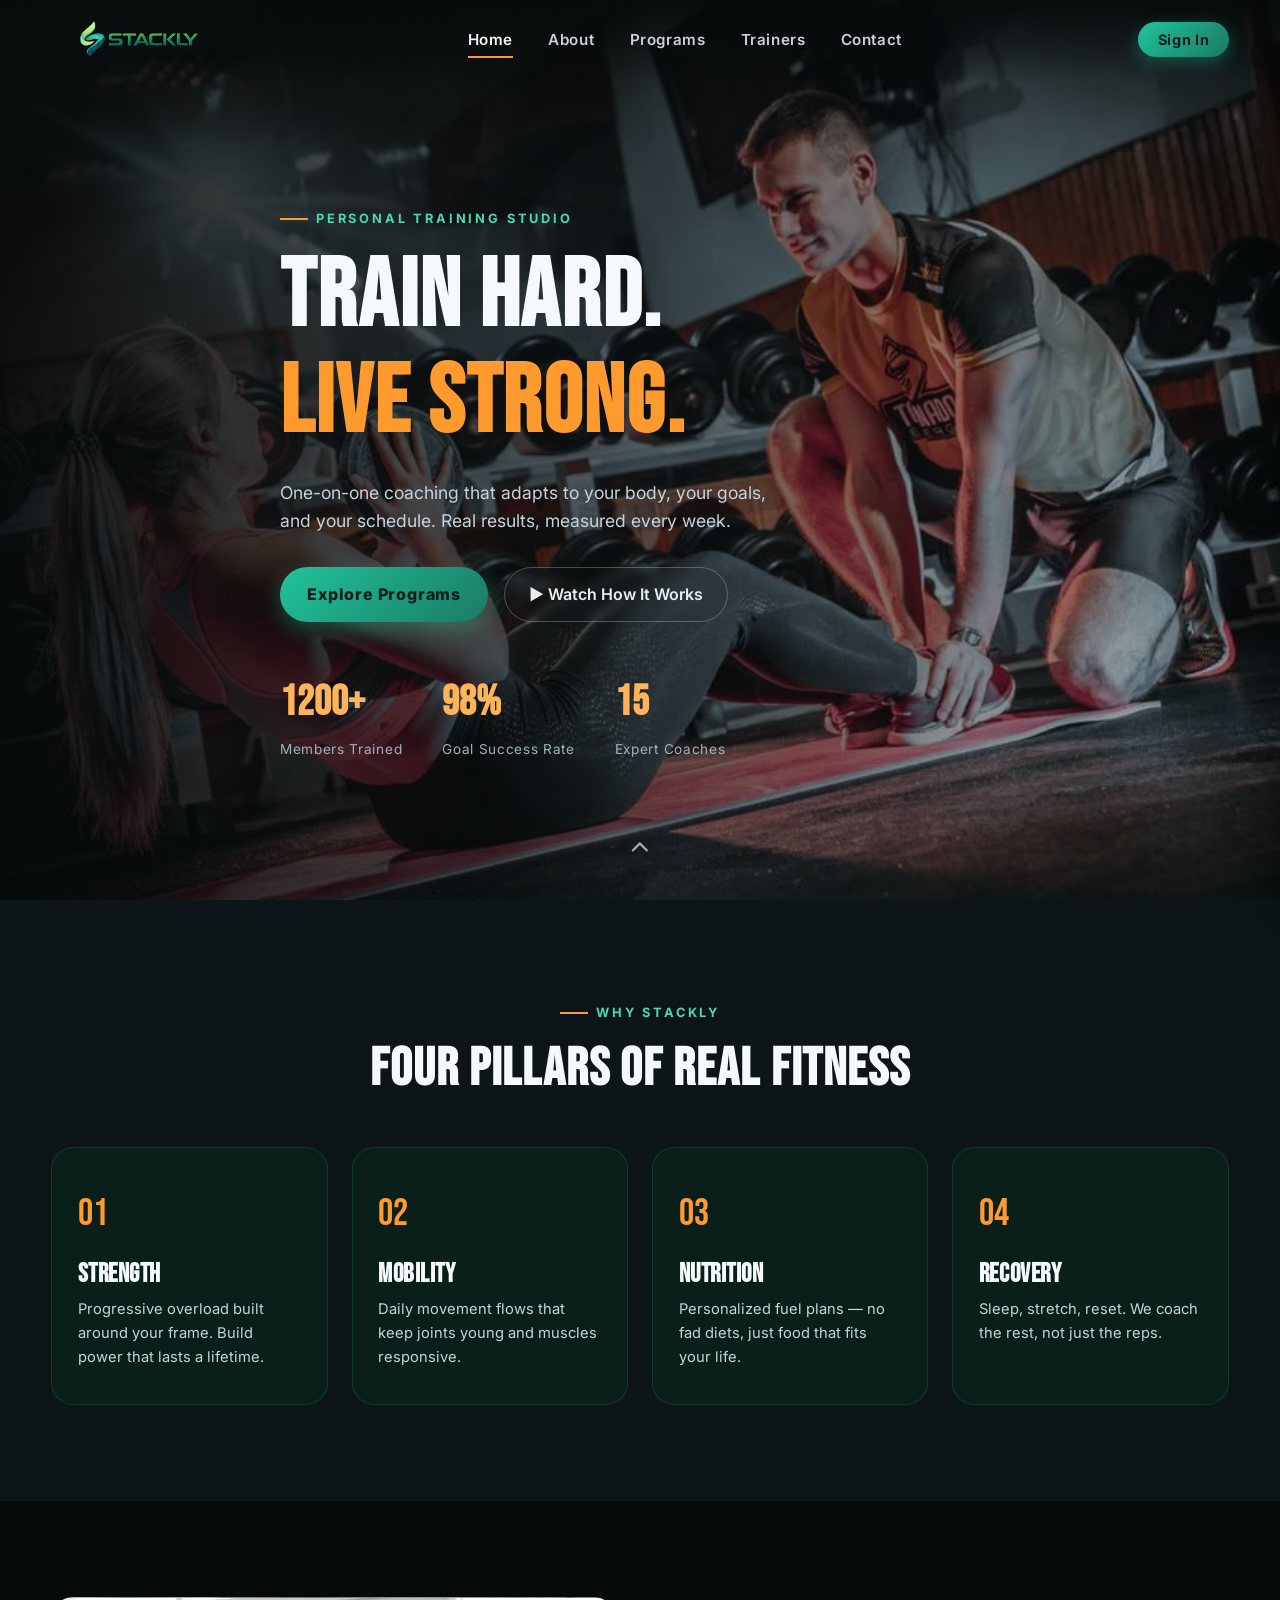
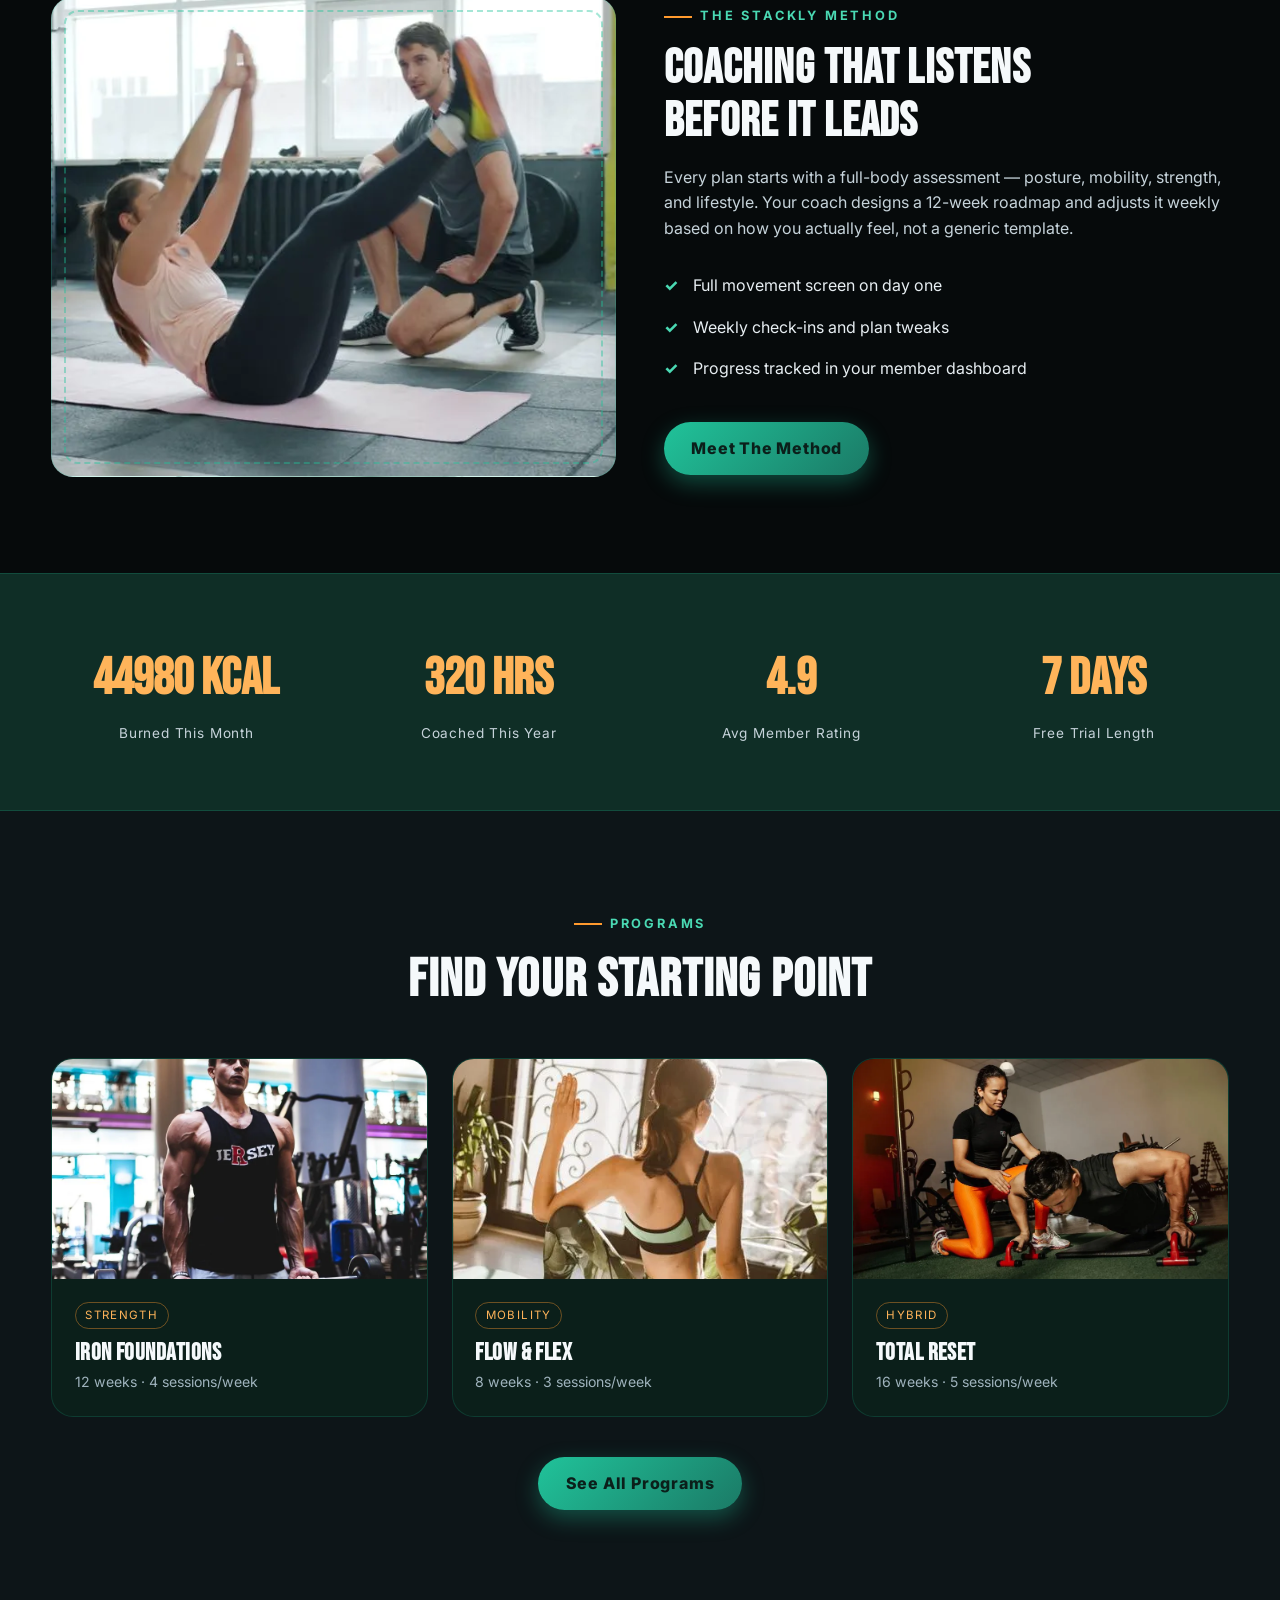
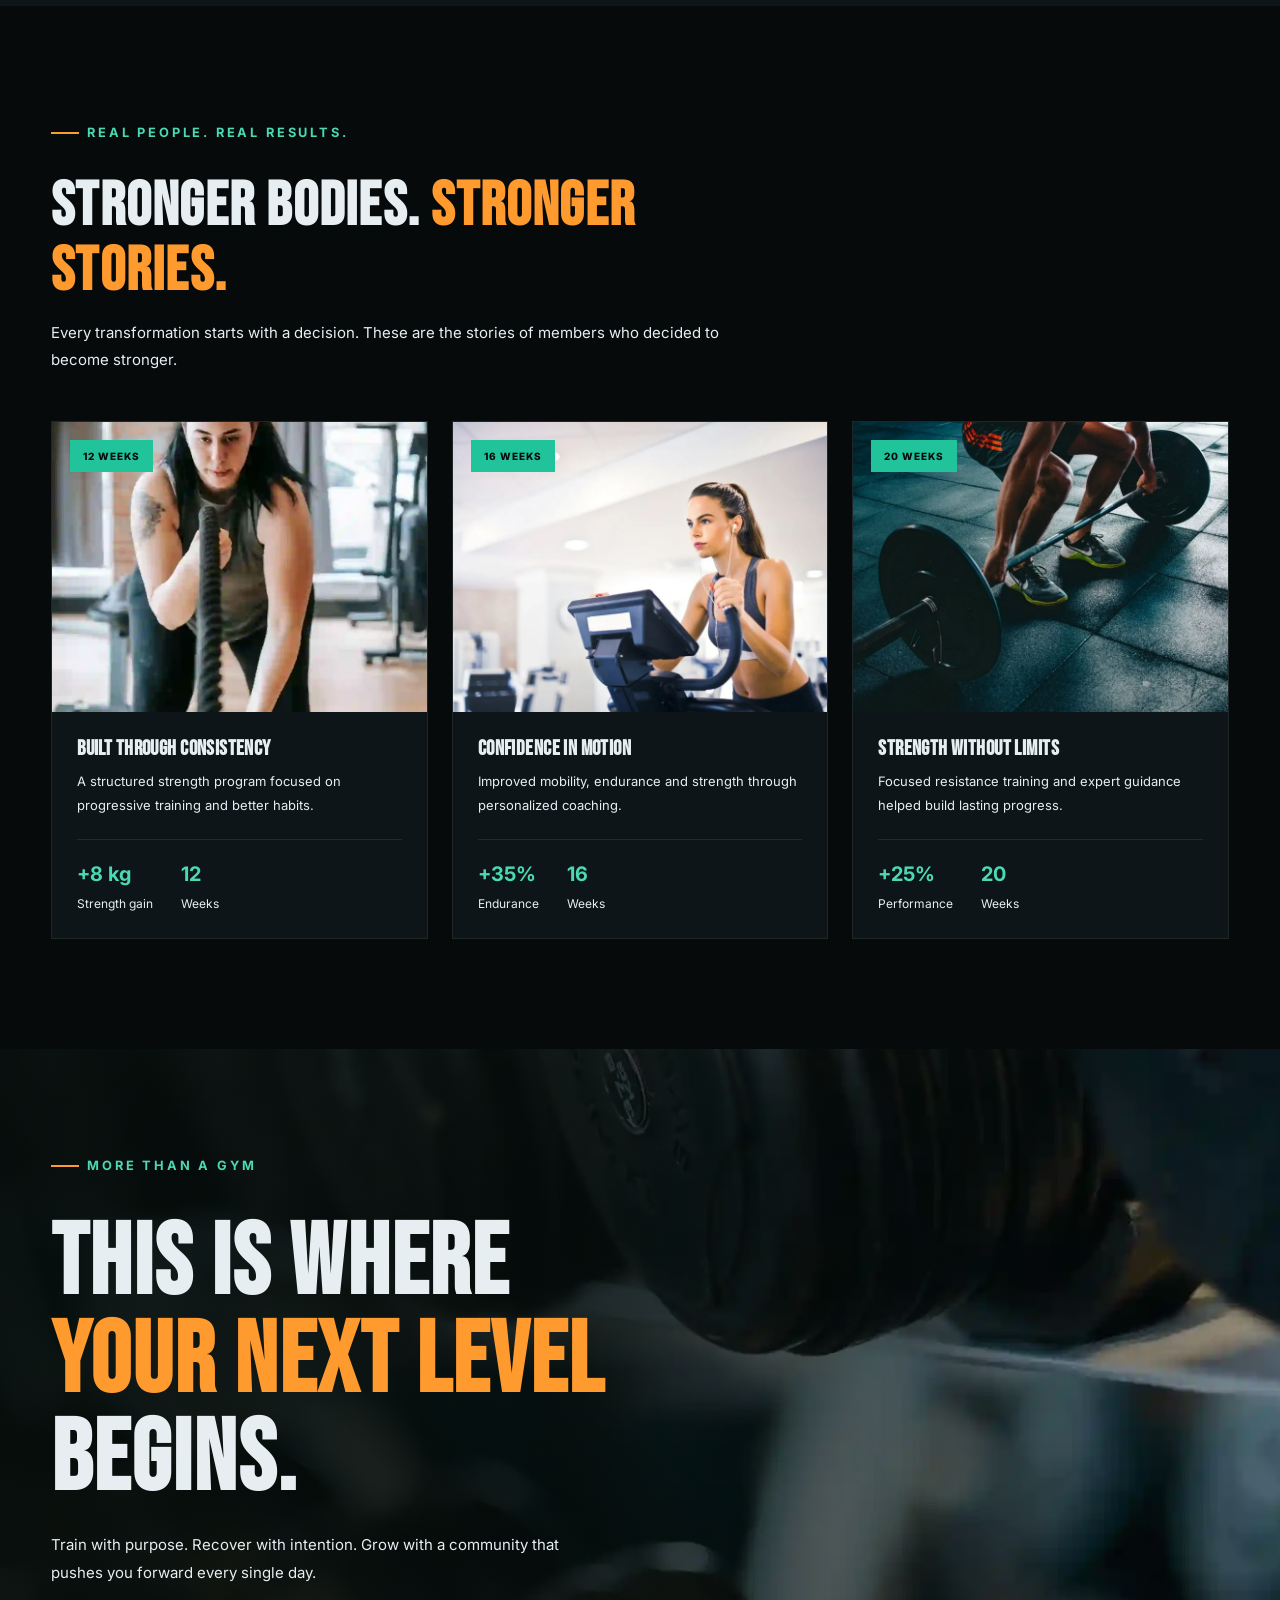
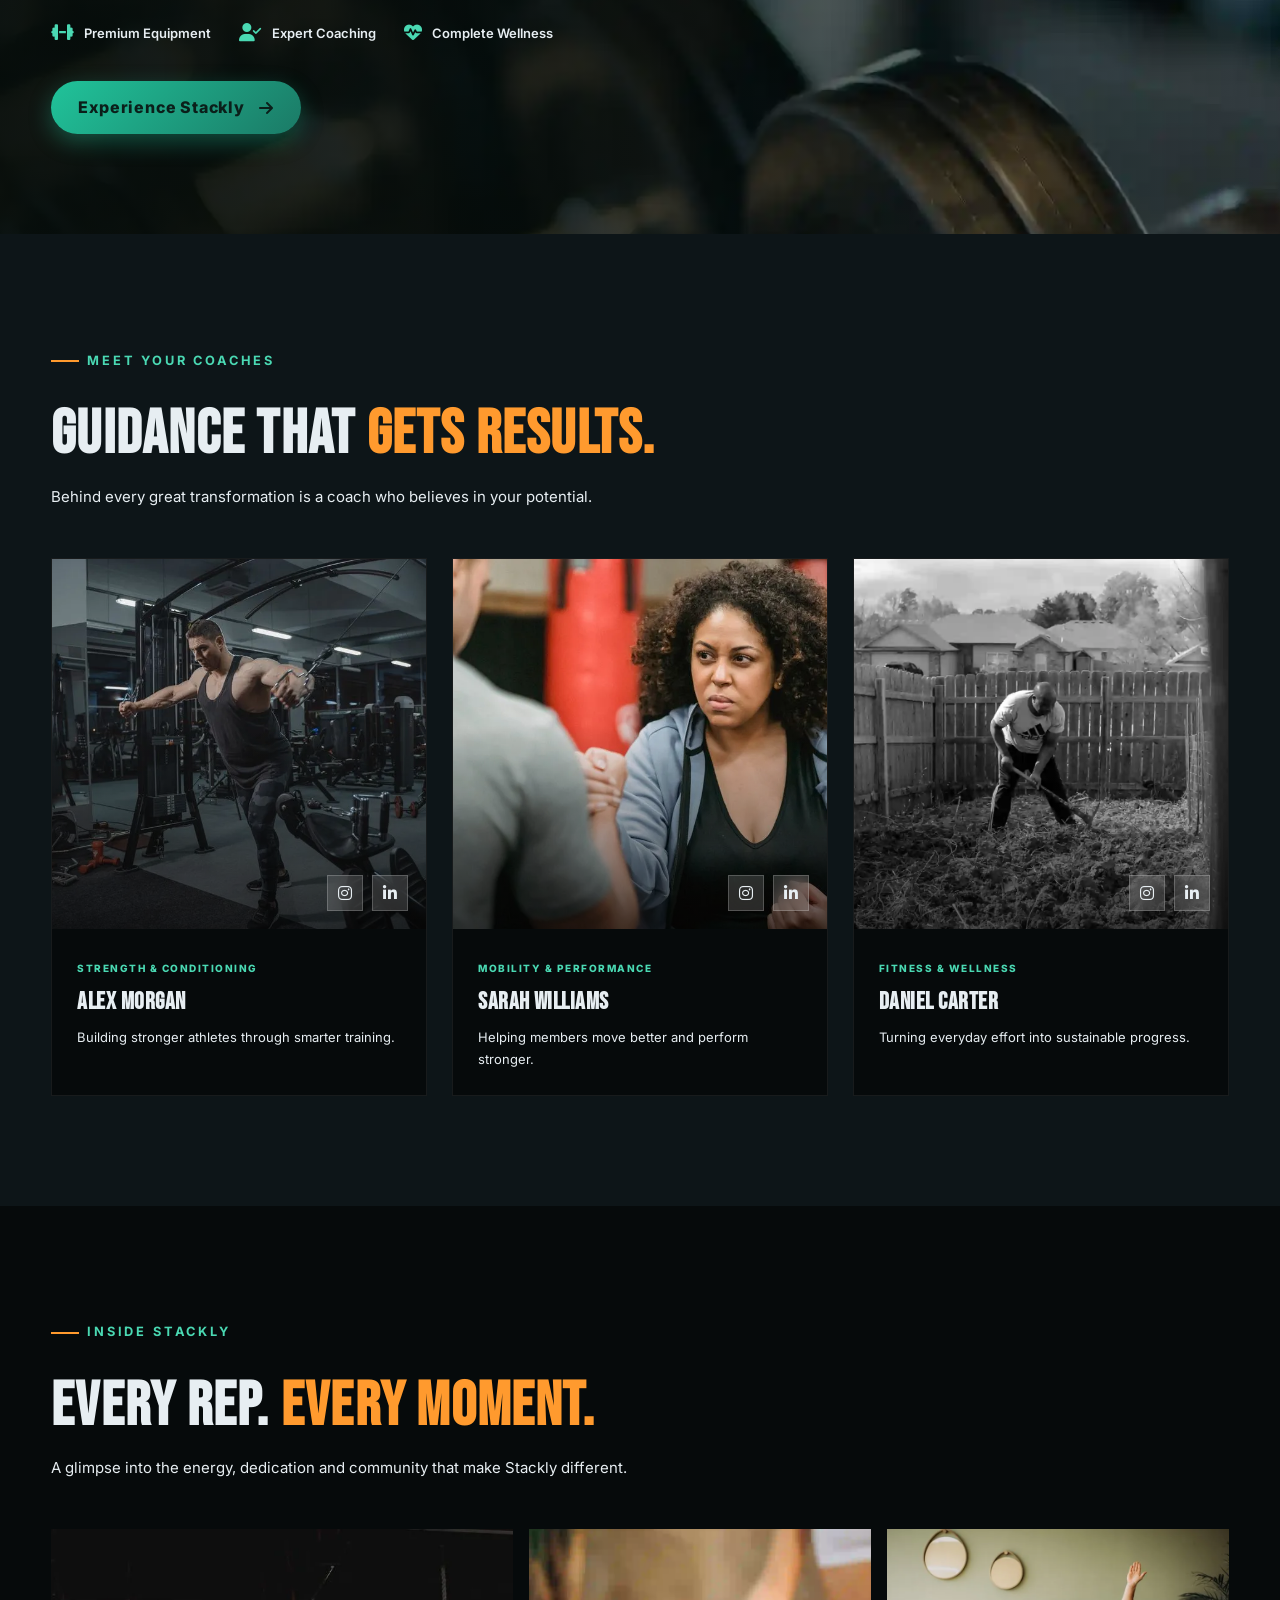
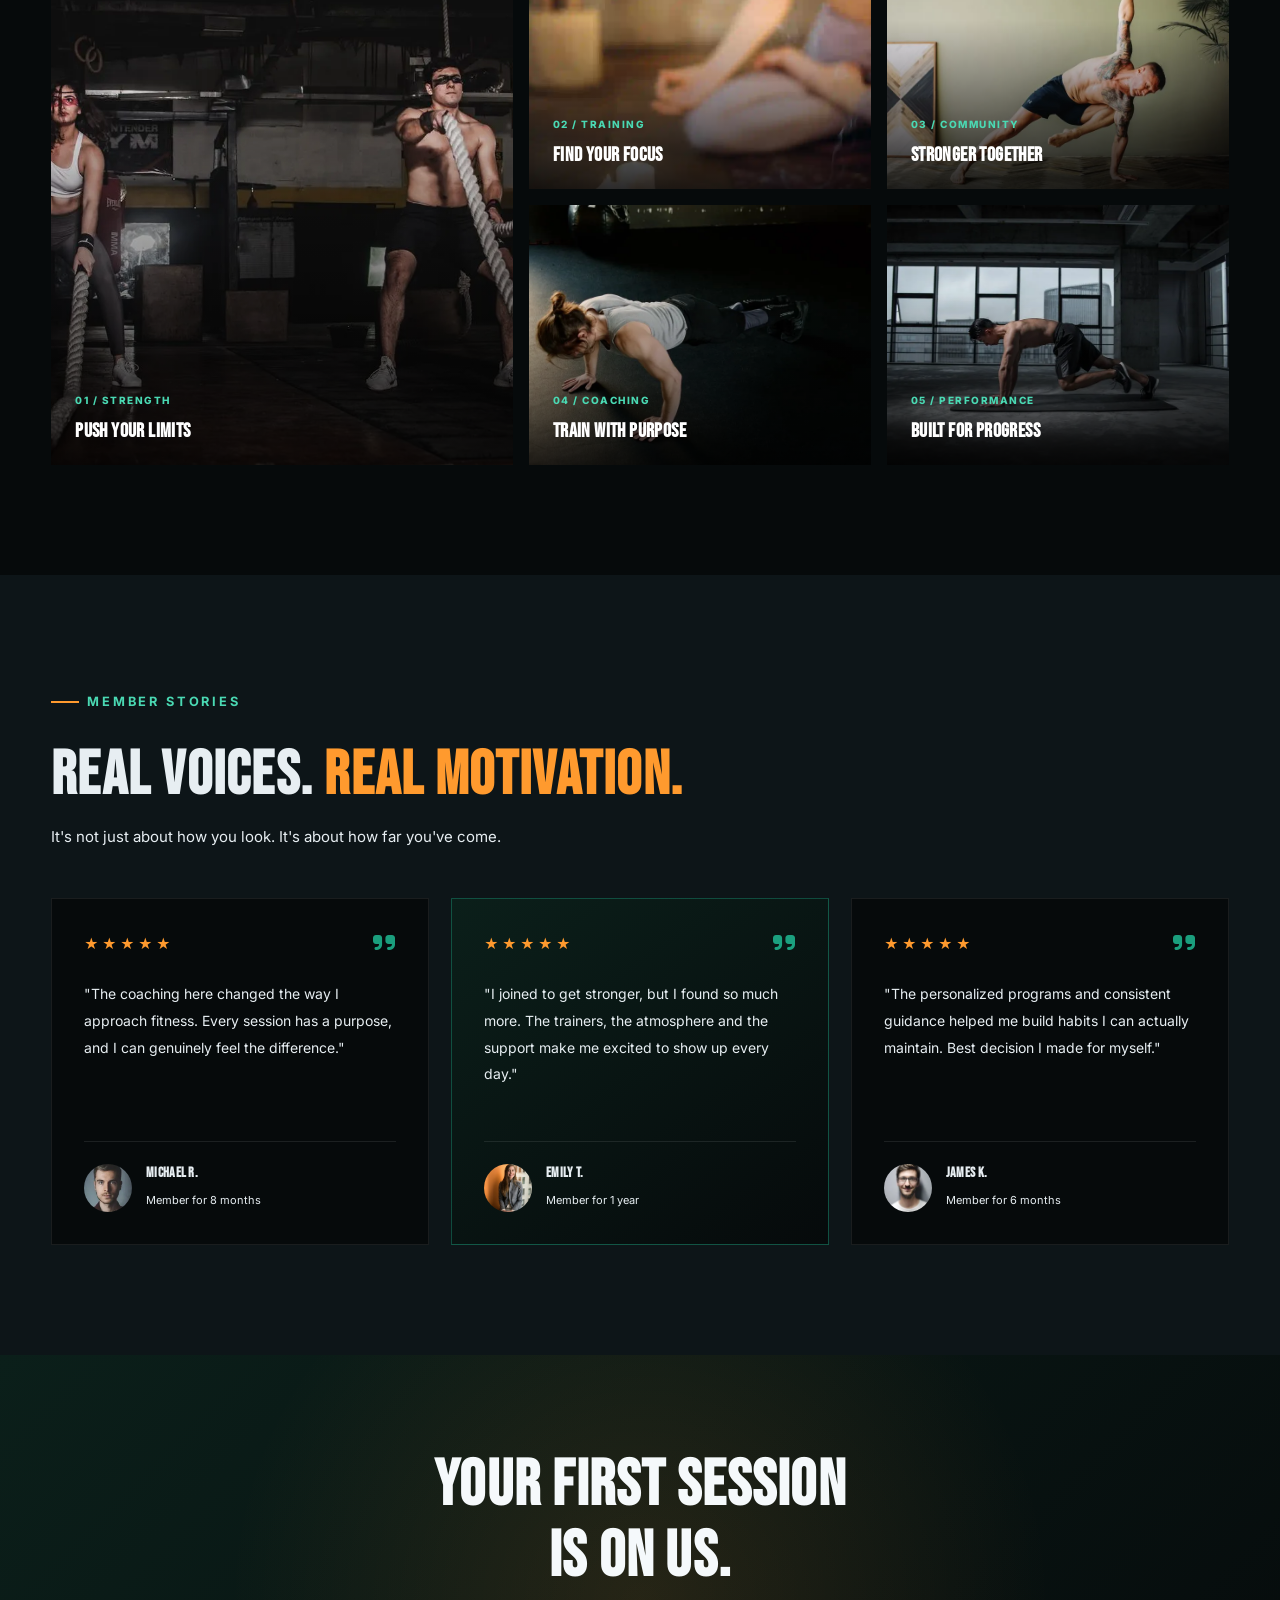
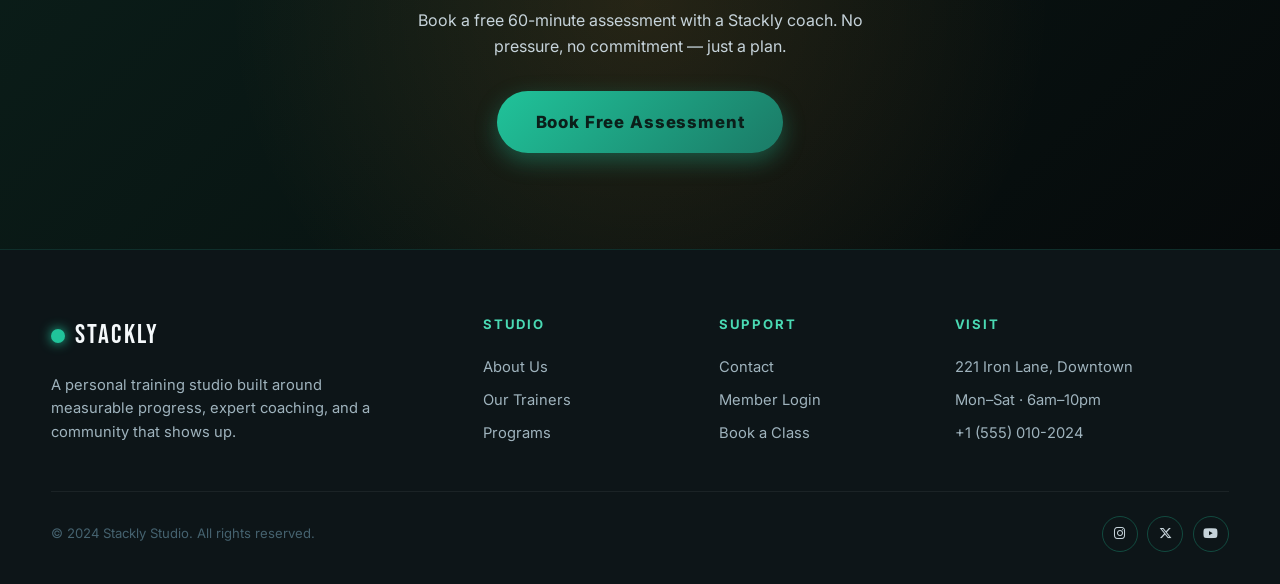
==== commit 2dace5c0: "..." ====
--- a/index.html
+++ b/index.html
@@ -37,14 +37,52 @@
 <!-- OFF-CANVAS -->
 <aside class="offcanvas">
   <div class="oc-links">
-    <a href="index.html">Home</a>
+    <a href="index.html" class="active">Home</a>
     <a href="about.html">About</a>
     <a href="programs.html">Programs</a>
     <a href="trainers.html">Trainers</a>
     <a href="contact.html">Contact</a>
   </div>
-  <a href="#" class="oc-login" data-login>Sign In</a>
+
+  <a href="#" class="oc-login" data-login>
+    <i class="fa-solid fa-user"></i>
+    Sign In
+  </a>
+
+  <!-- CONTACT INFORMATION -->
+  <div class="oc-contact">
+    <h4>Get In Touch</h4>
+
+    <a href="tel:+15550102024">
+      <i class="fa-solid fa-phone"></i>
+      <span>+1 (555) 010-2024</span>
+    </a>
+
+    <a href="mailto:hello@stackly.com">
+      <i class="fa-solid fa-envelope"></i>
+      <span>hello@stackly.com</span>
+    </a>
+
+    <div class="oc-address">
+      <i class="fa-solid fa-location-dot"></i>
+      <span>221 Iron Lane, Downtown</span>
+    </div>
+
+    <div class="oc-hours">
+      <i class="fa-regular fa-clock"></i>
+      <span>Mon–Sat · 6am–10pm</span>
+    </div>
+  </div>
+
+  <!-- SOCIAL LINKS -->
+  <div class="oc-socials">
+    <a href="#" aria-label="Instagram"><i class="fa-brands fa-instagram"></i></a>
+    <a href="#" aria-label="X"><i class="fa-brands fa-x-twitter"></i></a>
+    <a href="#" aria-label="YouTube"><i class="fa-brands fa-youtube"></i></a>
+    <a href="#" aria-label="TikTok"><i class="fa-brands fa-tiktok"></i></a>
+  </div>
 </aside>
+
 <div class="overlay"></div>
 
 <!-- LOGIN / SIGNUP MODAL -->
--- a/css/theme.css
+++ b/css/theme.css
@@ -638,4 +638,123 @@
   .role-option {
     padding: 0.8rem 0.4rem;
   }
+}
+
+/* =====================================
+   OFFCANVAS — CONTACT INFORMATION
+===================================== */
+
+.offcanvas {
+  height: 100dvh;
+  overflow-y: auto;
+  overscroll-behavior: contain;
+  scrollbar-width: thin;
+  scrollbar-color: var(--primary-600) transparent;
+}
+
+.offcanvas .oc-links {
+  margin-bottom: 1.8rem;
+}
+
+/* LOGIN BUTTON */
+
+.offcanvas .oc-login {
+  display: flex;
+  align-items: center;
+  justify-content: center;
+  gap: 0.6rem;
+  flex-shrink: 0;
+}
+
+/* CONTACT SECTION */
+
+.oc-contact {
+  margin-top: 1.8rem;
+  padding: 1.5rem 0;
+  border-top: 1px solid rgba(255,255,255,0.1);
+  border-bottom: 1px solid rgba(255,255,255,0.1);
+}
+
+.oc-contact h4 {
+  font-family: var(--font-body);
+  font-size: 0.78rem;
+  font-weight: 800;
+  letter-spacing: 0.16em;
+  text-transform: uppercase;
+  color: var(--primary-400);
+  margin-bottom: 1.2rem;
+}
+
+.oc-contact a,
+.oc-contact .oc-address,
+.oc-contact .oc-hours {
+  display: flex;
+  align-items: flex-start;
+  gap: 0.85rem;
+  margin-bottom: 1rem;
+  color: var(--ink-300);
+  font-size: 0.84rem;
+  line-height: 1.5;
+}
+
+.oc-contact .oc-hours {
+  margin-bottom: 0;
+}
+
+.oc-contact i {
+  width: 17px;
+  flex-shrink: 0;
+  margin-top: 3px;
+  color: var(--accent-400);
+  font-size: 0.95rem;
+}
+
+.oc-contact a {
+  transition: color 0.3s ease;
+}
+
+.oc-contact a:hover {
+  color: var(--primary-400);
+}
+
+/* SOCIAL ICONS */
+
+.oc-socials {
+  display: flex;
+  align-items: center;
+  gap: 0.7rem;
+  padding-top: 1.5rem;
+}
+
+.oc-socials a {
+  display: grid;
+  place-items: center;
+  width: 38px;
+  height: 38px;
+  border: 1px solid rgba(32,195,154,0.2);
+  border-radius: var(--radius-sm);
+  background: rgba(255,255,255,0.035);
+  color: var(--ink-200);
+  font-size: 1rem;
+  transition: all 0.3s var(--ease-spring);
+}
+
+.oc-socials a:hover {
+  background: var(--primary-500);
+  color: var(--primary-900);
+  border-color: var(--primary-500);
+  transform: translateY(-3px);
+}
+
+/* MOBILE WIDTH */
+
+@media (max-width: 520px) {
+  .offcanvas {
+    width: min(82%, 360px);
+    padding: 4.5rem 1.4rem 1.5rem;
+  }
+
+  .oc-contact {
+    margin-top: 1.5rem;
+  }
 }
--- a/css/home.css
+++ b/css/home.css
@@ -317,7 +317,7 @@
   position: absolute;
   inset: 0;
   background:
-    url("../images/img28.jpg")
+    url("../images/img28.webp")
     center/cover no-repeat;
   transform: scale(1.02);
 }
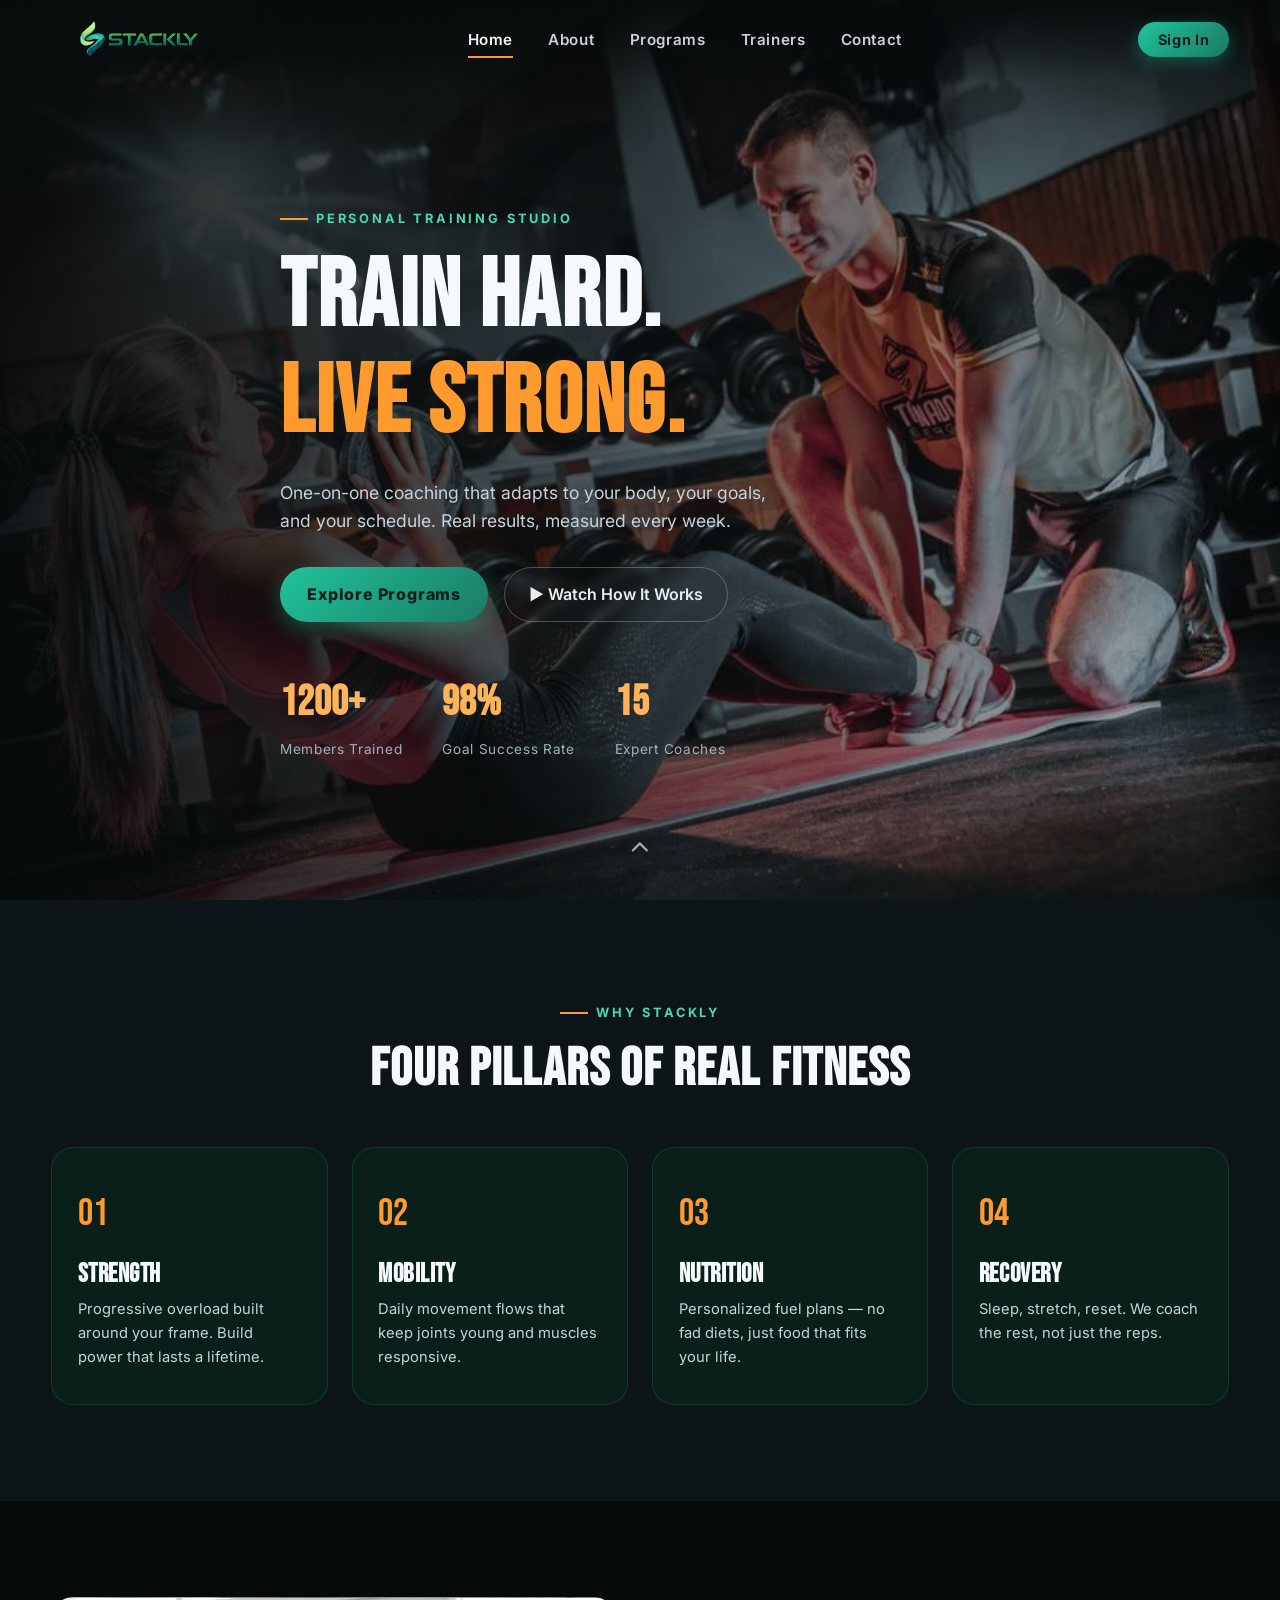
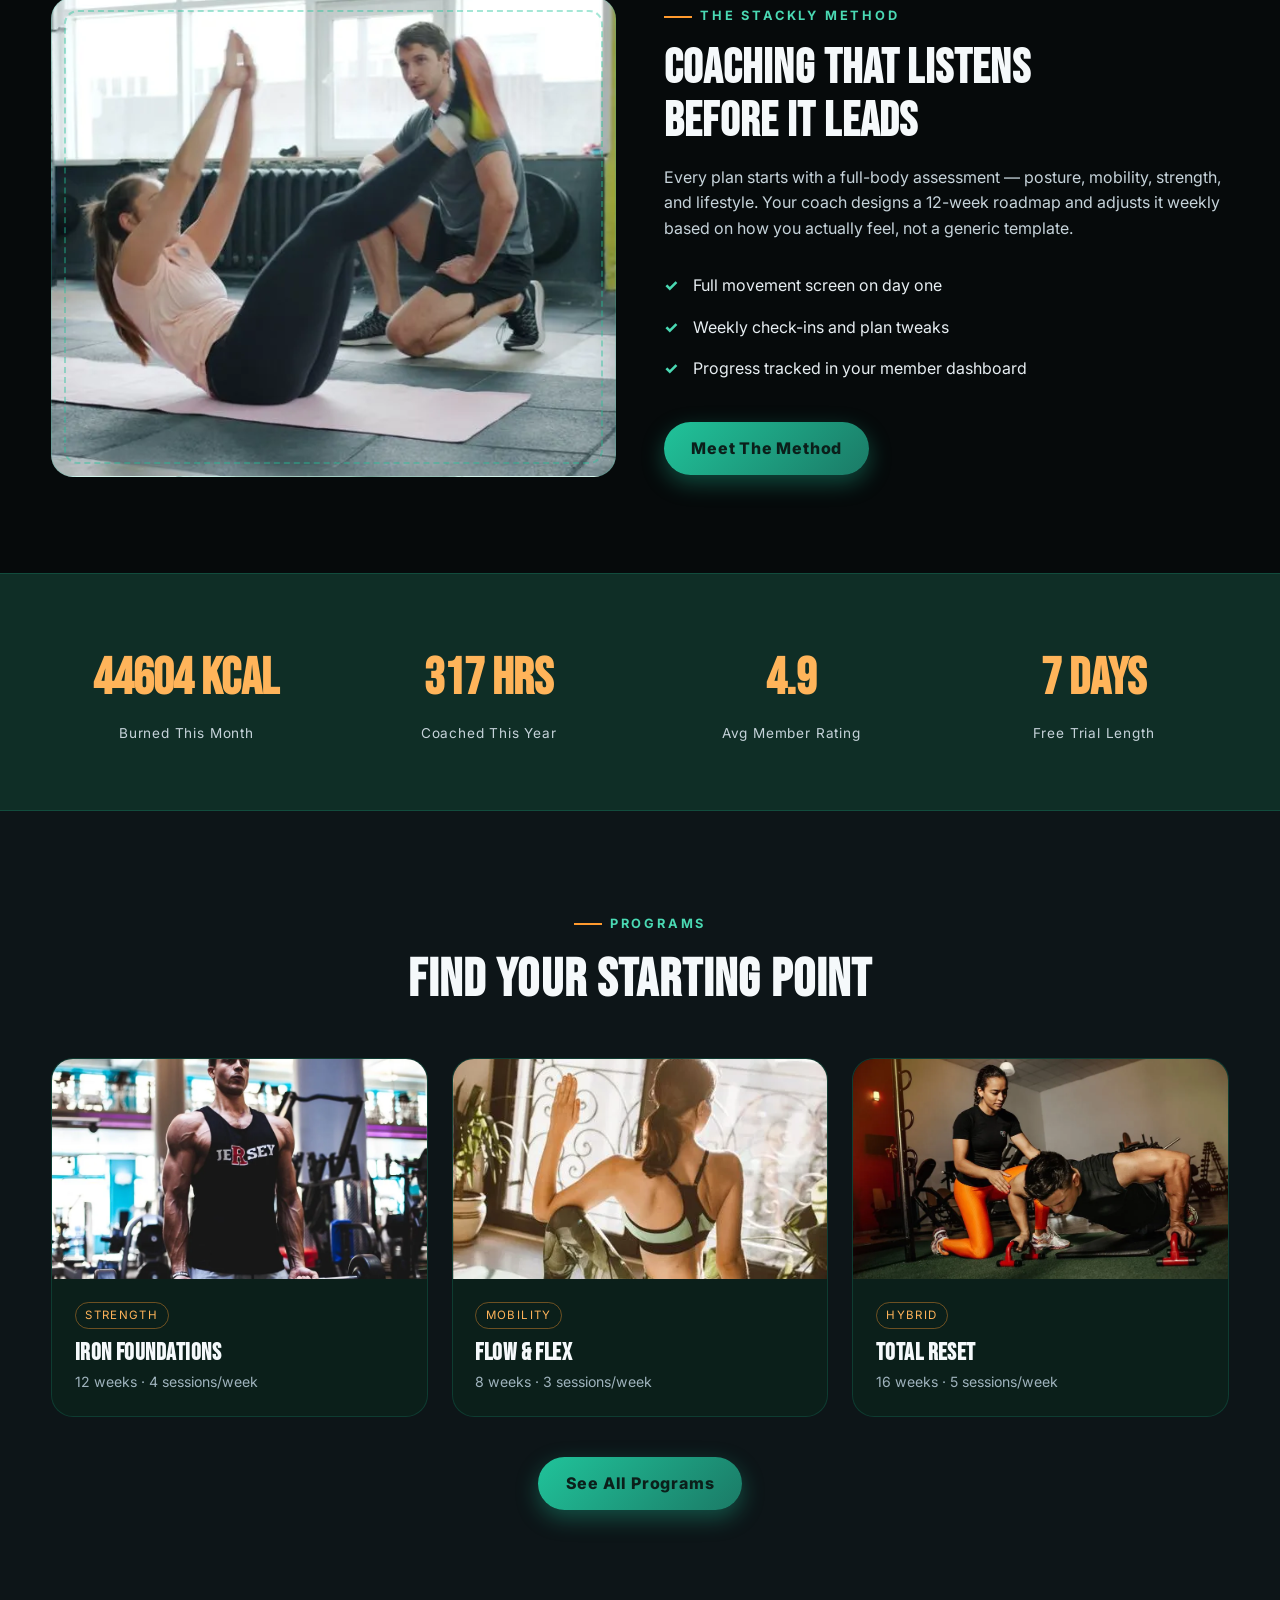
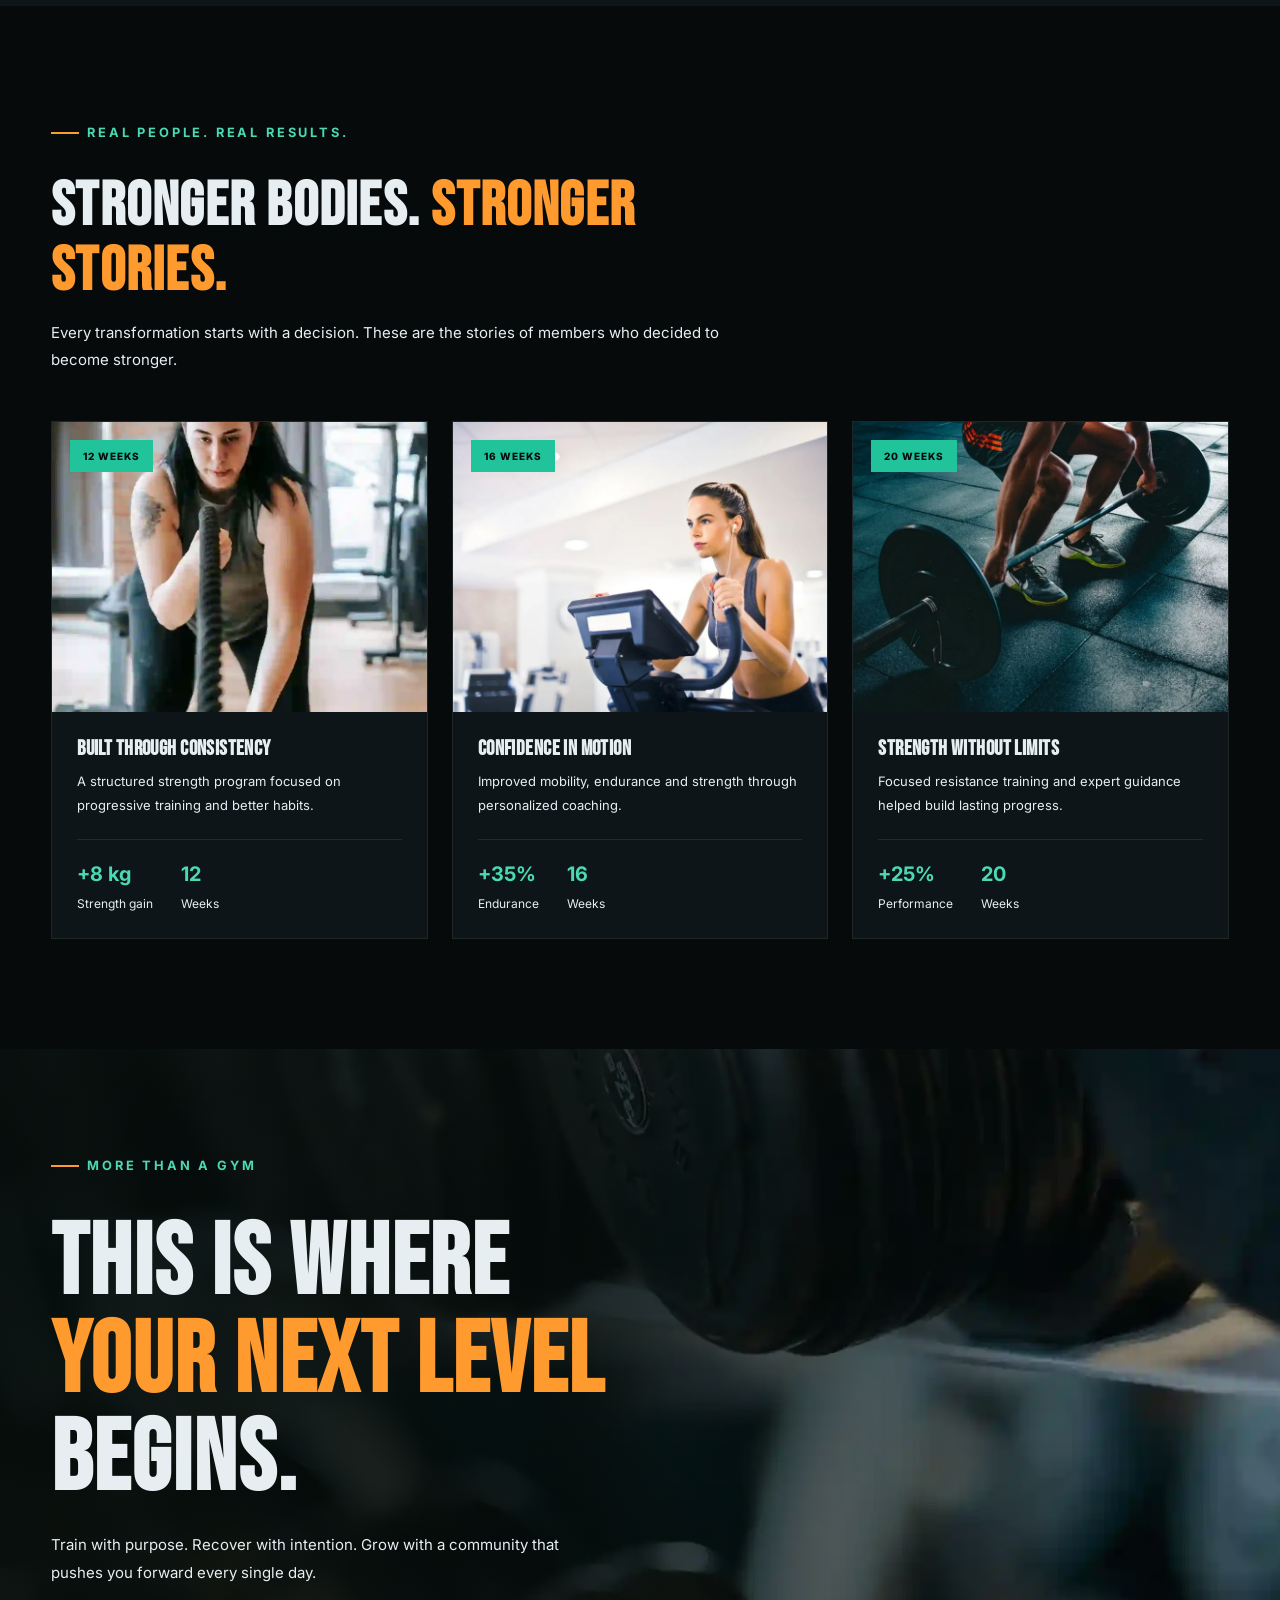
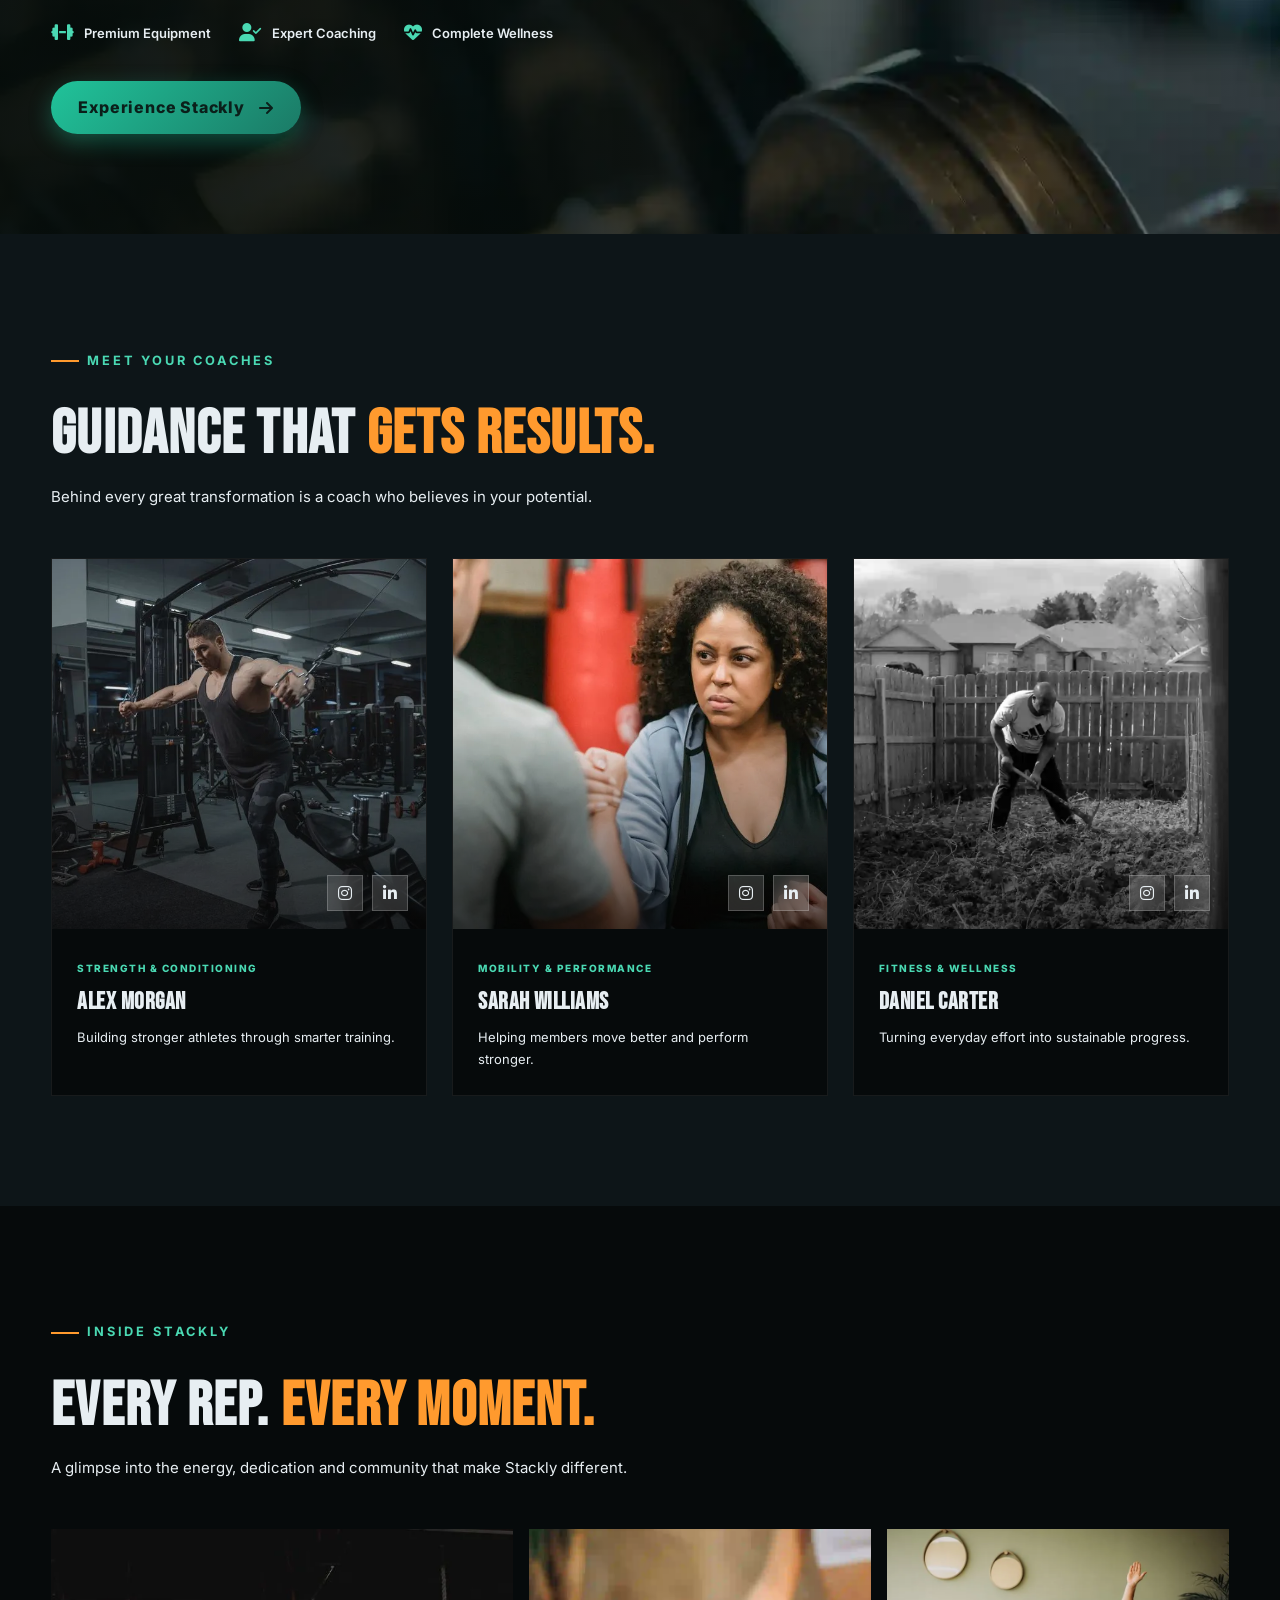
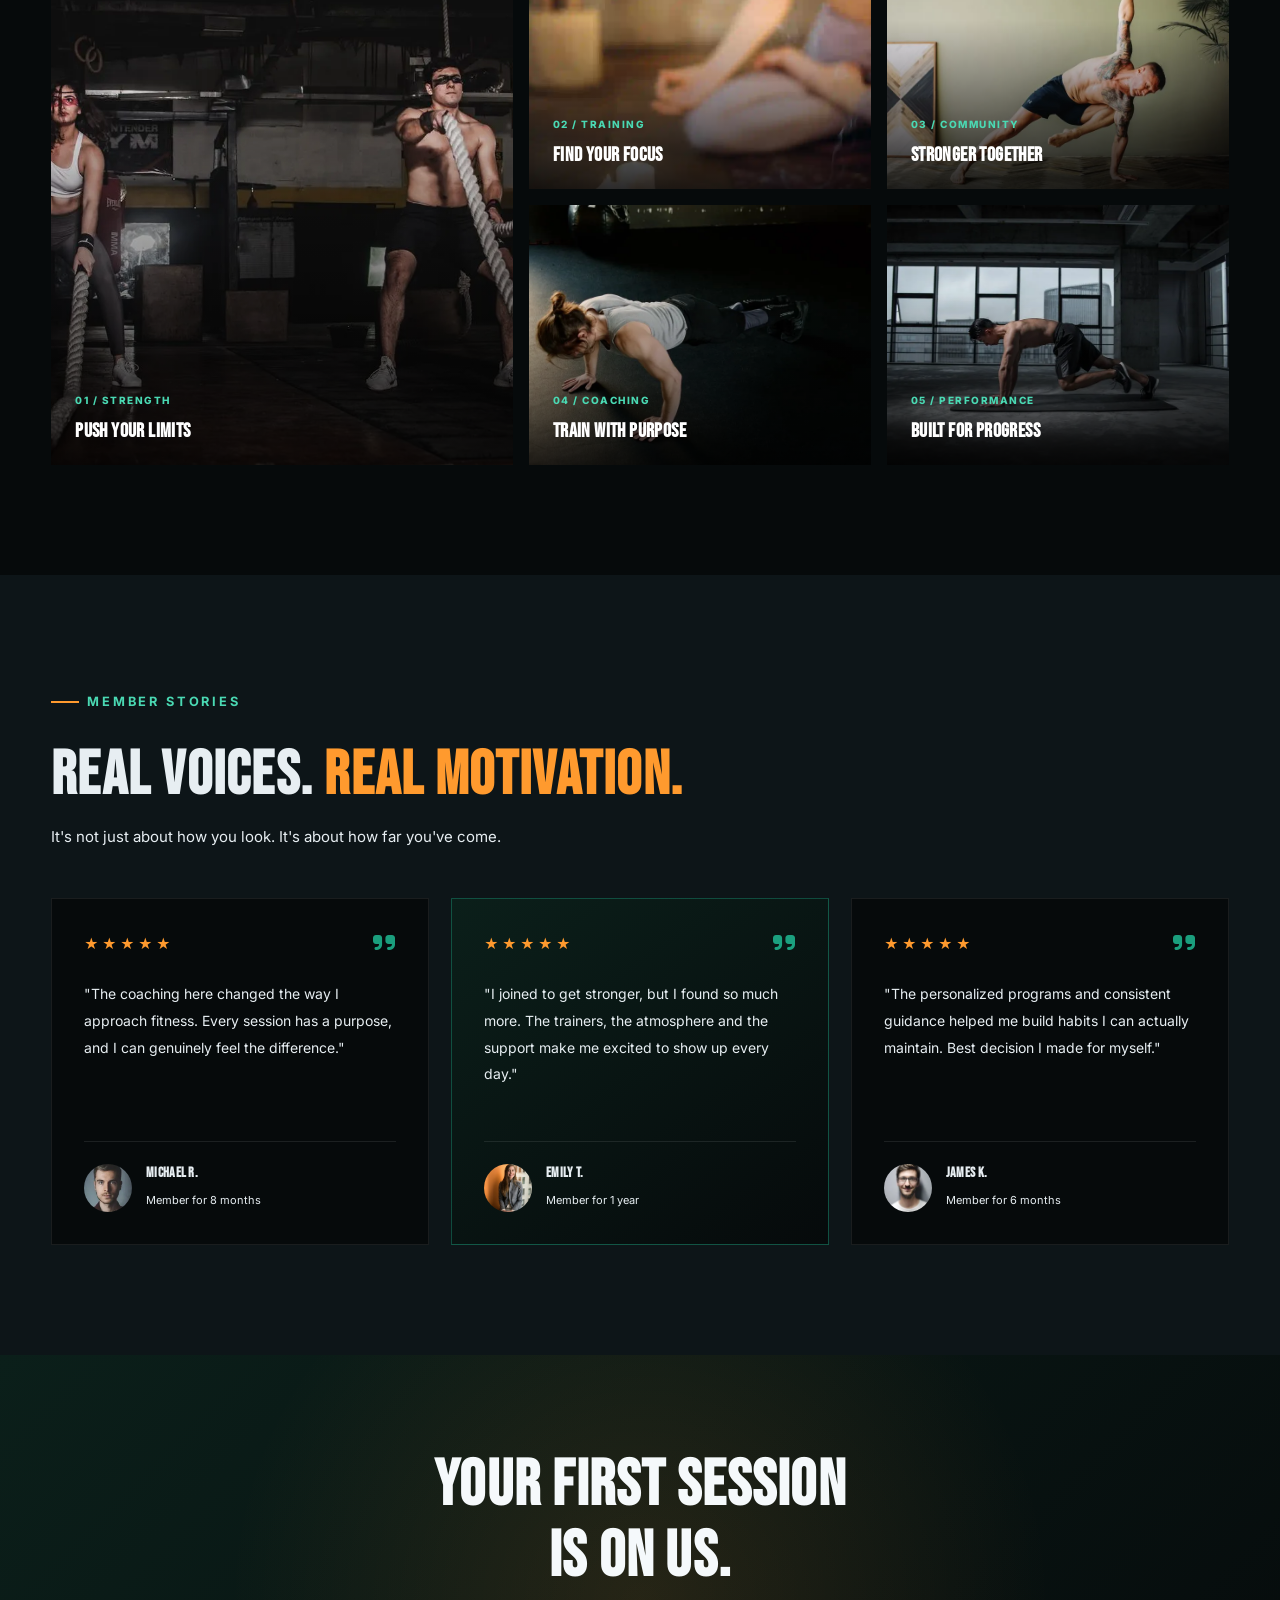
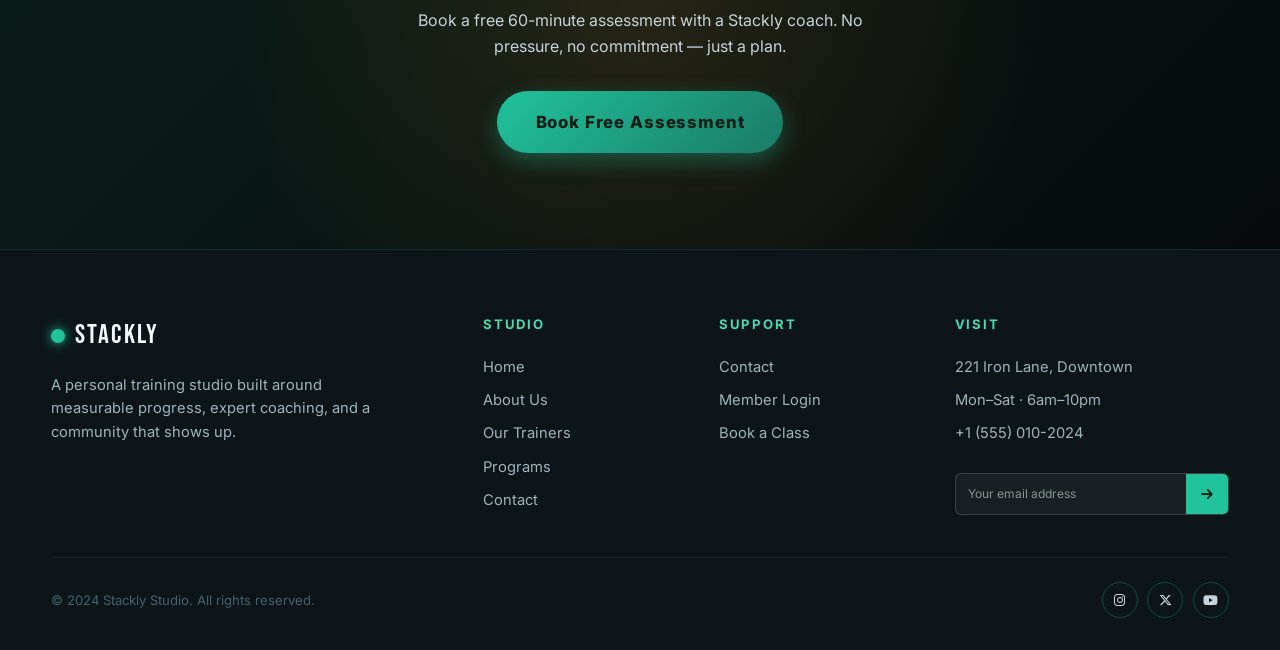
==== commit 76847c8e: "bug-fixes1" ====
--- a/index.html
+++ b/index.html
@@ -142,10 +142,16 @@
         </div>
 
         <div class="auth-options">
+
           <label class="remember-option">
             <input type="checkbox" id="remember">
             <span>Remember me</span>
           </label>
+
+          <a href="#" class="forgot-password" id="forgotPassword">
+            Forgot Password?
+          </a>
+
         </div>
 
         <p class="auth-message" id="loginMessage"
@@ -647,38 +653,60 @@
       </div>
       <div class="footer-col">
         <h5>Studio</h5>
-        <a href="about.html">About Us</a>
-        <a href="trainers.html">Our Trainers</a>
-        <a href="programs.html">Programs</a>
+        <a href="error.html">Home</a>
+        <a href="error.html">About Us</a>
+        <a href="error.html">Our Trainers</a>
+        <a href="error.html">Programs</a>
+        <a href="error.html">Contact</a>
       </div>
       <div class="footer-col">
         <h5>Support</h5>
-        <a href="contact.html">Contact</a>
-        <a href="#" data-login>Member Login</a>
-        <a href="contact.html">Book a Class</a>
-      </div>
+        <a href="error.html">Contact</a>
+        <a href="error.html" data-login>Member Login</a>
+        <a href="error.html">Book a Class</a>
+      </div>
+
       <div class="footer-col">
         <h5>Visit</h5>
         <li>221 Iron Lane, Downtown</li>
         <li>Mon–Sat · 6am–10pm</li>
         <li>+1 (555) 010-2024</li>
-      </div>
+
+        <!-- NEWSLETTER -->
+        <div class="footer-newsletter">
+          <!-- <h5>Stay Updated</h5>
+          <p>Get fitness tips and exclusive updates.</p> -->
+      
+          <form class="newsletter-form">
+            <input
+              type="email"
+              placeholder="Your email address"
+              aria-label="Your email address"
+              required
+            >
+            <button type="submit" aria-label="Subscribe">
+              <i class="fa-solid fa-arrow-right"></i>
+            </button>
+          </form>
+        </div>
+      </div>
+
     </div>
     <div class="footer-bottom">
       <span>&copy; 2024 Stackly Studio. All rights reserved.</span>
-<div class="socials">
-  <a href="#" aria-label="Instagram">
-    <i class="fa-brands fa-instagram"></i>
-  </a>
-
-  <a href="#" aria-label="X">
-    <i class="fa-brands fa-x-twitter"></i>
-  </a>
-
-  <a href="#" aria-label="YouTube">
-    <i class="fa-brands fa-youtube"></i>
-  </a>
-</div>
+      <div class="socials">
+        <a href="#" aria-label="Instagram">
+          <i class="fa-brands fa-instagram"></i>
+        </a>
+
+        <a href="#" aria-label="X">
+          <i class="fa-brands fa-x-twitter"></i>
+        </a>
+      
+        <a href="#" aria-label="YouTube">
+          <i class="fa-brands fa-youtube"></i>
+        </a>
+      </div>
     </div>
   </div>
 </footer>
--- a/css/theme.css
+++ b/css/theme.css
@@ -535,29 +535,36 @@
   color: var(--accent-400);
 }
 
-/* Remember me */
+
+/* ===== REMEMBER ME + FORGOT PASSWORD ===== */
+
 .auth-options {
   display: flex;
+  align-items: center;
   justify-content: space-between;
-  align-items: center;
-  margin: 0.5rem 0 1rem;
-}
-
-.remember-option,
-.terms-option {
-  display: flex;
-  align-items: flex-start;
-  gap: 0.55rem;
-  color: var(--ink-300);
-  font-size: 0.82rem;
+  gap: 12px;
+  margin: 5px 0 18px;
+}
+
+.remember-option {
+  display: flex;
+  align-items: center;
+  gap: 7px;
+  font-size: 13px;
   cursor: pointer;
 }
 
-.remember-option input,
-.terms-option input {
-  accent-color: var(--primary-500);
-  margin-top: 4px;
-  flex-shrink: 0;
+.forgot-password {
+  font-size: 13px;
+  font-weight: 600;
+  color: var(--primary-400);
+  text-decoration: none;
+  transition: color 0.3s ease;
+}
+
+.forgot-password:hover {
+  color: var(--accent-400);
+  text-decoration: underline;
 }
 
 /* Terms */
@@ -757,4 +764,66 @@
   .oc-contact {
     margin-top: 1.5rem;
   }
+}
+
+/* ===== FOOTER NEWSLETTER ===== */
+
+.footer-newsletter {
+  margin-top: 22px;
+  max-width: 280px;
+}
+
+.footer-newsletter h5 {
+  margin-bottom: 7px;
+  color: var(--primary-400);
+}
+
+.footer-newsletter p {
+  font-size: 12px;
+  line-height: 1.6;
+  color: #aab8b2;
+  margin-bottom: 12px;
+}
+
+.newsletter-form {
+  display: flex;
+  align-items: center;
+  width: 100%;
+  height: 42px;
+  border: 1px solid rgba(255, 255, 255, 0.15);
+  border-radius: 6px;
+  overflow: hidden;
+  background: rgba(255, 255, 255, 0.05);
+}
+
+.newsletter-form input {
+  flex: 1;
+  min-width: 0;
+  height: 100%;
+  padding: 0 12px;
+  border: none;
+  outline: none;
+  background: transparent;
+  color: #fff;
+  font-family: inherit;
+  font-size: 12px;
+}
+
+.newsletter-form input::placeholder {
+  color: #87958f;
+}
+
+.newsletter-form button {
+  width: 42px;
+  height: 100%;
+  flex-shrink: 0;
+  border: none;
+  background: var(--primary-500);
+  color: #071b15;
+  cursor: pointer;
+  transition: 0.3s ease;
+}
+
+.newsletter-form button:hover {
+  background: var(--accent-400);
 }
